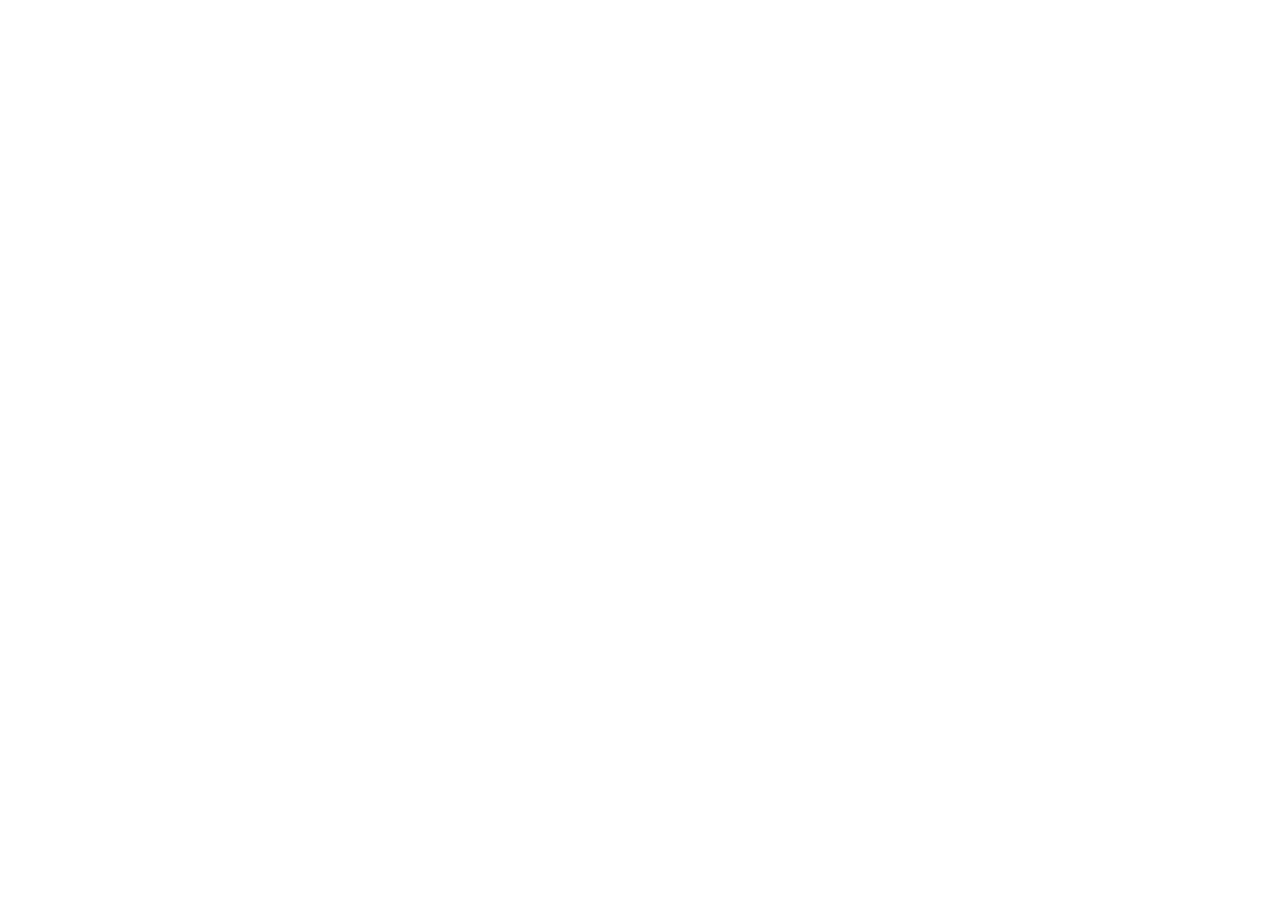
==== index.html @ 46cc674f "Export from Grok" ====
<!DOCTYPE html>
<html lang="en">
  <head>
    <meta charset="utf-8" />
    <meta name="viewport" content="width=device-width, initial-scale=1" />
    <title>BIOL 1414 Drill</title>
  </head>
  <body></body>
</html>
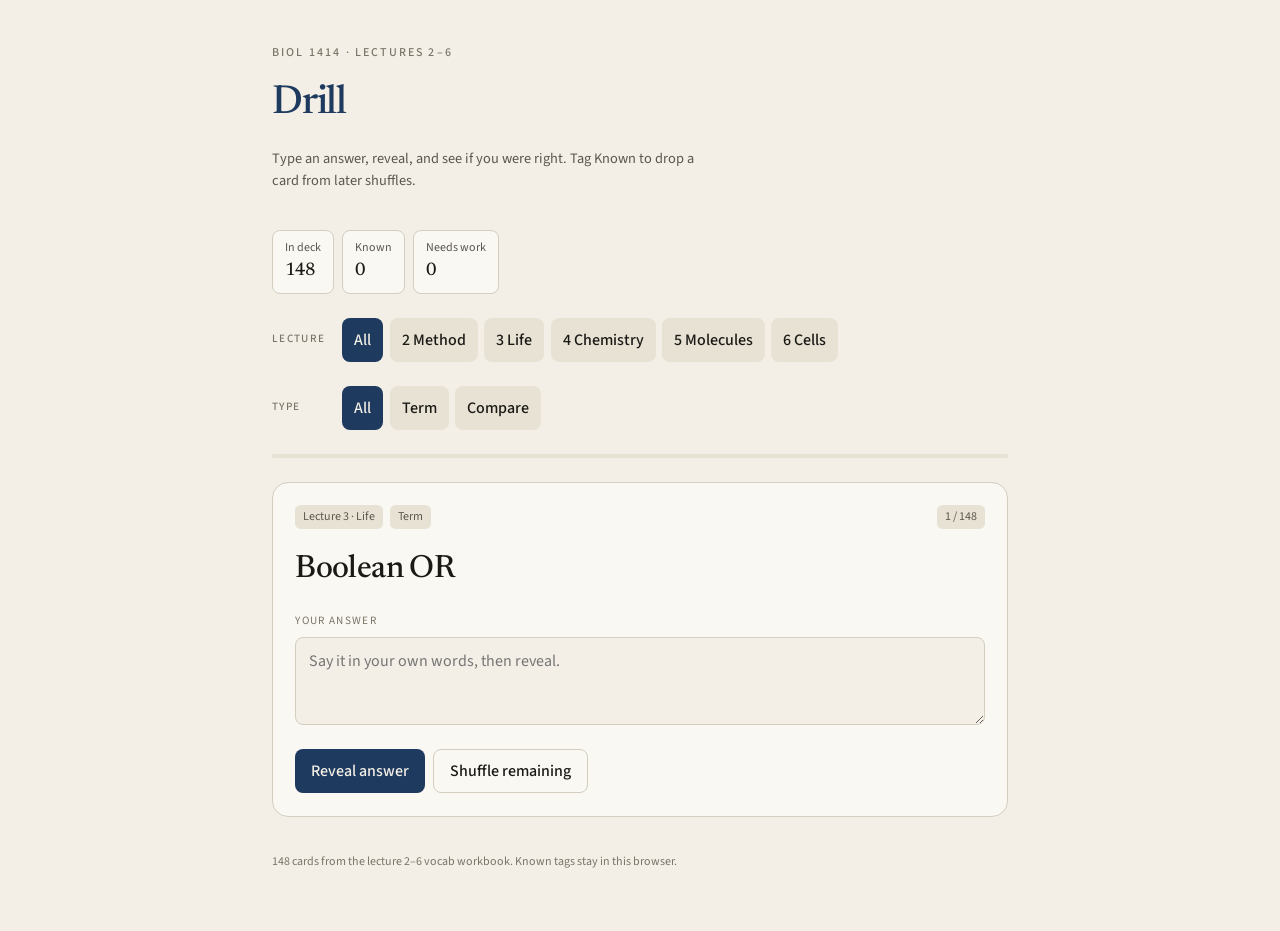
==== commit e74b4e97: "Export from Grok" ====
--- a/index.html
+++ b/index.html
@@ -1,9 +1,224 @@
 <!DOCTYPE html>
 <html lang="en">
-  <head>
-    <meta charset="utf-8" />
-    <meta name="viewport" content="width=device-width, initial-scale=1" />
-    <title>BIOL 1414 Drill</title>
-  </head>
-  <body></body>
+<head>
+  <meta charset="utf-8" />
+  <meta name="viewport" content="width=device-width, initial-scale=1" />
+  <title>BIOL 1414 Drill</title>
+  <meta name="theme-color" content="#1e3a5f" />
+  <link rel="icon" type="image/svg+xml" href="/favicon.svg" />
+  <link rel="preconnect" href="https://fonts.googleapis.com" />
+  <link rel="preconnect" href="https://fonts.gstatic.com" crossorigin />
+  <link href="https://fonts.googleapis.com/css2?family=Newsreader:opsz,wght@6..72,500;6..72,600&family=Source+Sans+3:wght@400;500;600&display=swap" rel="stylesheet" />
+  <style>
+    :root {
+      --bg:#f3efe6; --surface:#faf8f3; --muted:#e8e2d4; --fg:#1a1916;
+      --fg-muted:#5c574e; --fg-subtle:#7a7468; --primary:#1e3a5f;
+      --primary-fg:#f3efe6; --border:#d4cdc0; --success:#3f6f5b; --danger:#8f3d3a;
+      --font-display:"Newsreader", Georgia, serif;
+      --font-sans:"Source Sans 3", "Segoe UI", system-ui, sans-serif;
+    }
+    * { box-sizing: border-box; }
+    html, body { margin:0; background:var(--bg); color:var(--fg); font-family:var(--font-sans); line-height:1.5; min-height:100%; }
+    button { font: inherit; cursor: pointer; }
+    button:disabled { cursor: default; opacity:.6; }
+    .wrap { max-width: 48rem; margin: 0 auto; padding: 2rem 1rem 3rem; display:flex; flex-direction:column; gap:1.5rem; }
+    h1 { font-family:var(--font-display); font-size:2.5rem; font-weight:500; letter-spacing:-.03em; color:var(--primary); margin:.25rem 0 0; }
+    .kicker { font-size:.75rem; letter-spacing:.18em; text-transform:uppercase; color:var(--fg-subtle); font-weight:500; }
+    .lede { color:var(--fg-muted); font-size:.9rem; max-width:28rem; }
+    .stats { display:flex; flex-wrap:wrap; gap:.5rem; }
+    .stat { border:1px solid var(--border); background:var(--surface); border-radius:.5rem; padding:.5rem .75rem; font-size:.75rem; color:var(--fg-muted); }
+    .stat b { display:block; font-family:var(--font-display); font-size:1.15rem; color:var(--fg); font-weight:500; }
+    .row { display:flex; flex-wrap:wrap; gap:.4rem; align-items:center; }
+    .lbl { width:4rem; font-size:.7rem; letter-spacing:.12em; text-transform:uppercase; color:var(--fg-subtle); font-weight:500; }
+    .chip { min-height:44px; border:0; border-radius:.5rem; padding:0 .75rem; background:var(--muted); color:var(--fg); font-weight:500; }
+    .chip.on { background:var(--primary); color:var(--primary-fg); }
+    .bar { height:4px; background:var(--muted); border-radius:999px; overflow:hidden; }
+    .bar > i { display:block; height:100%; background:var(--primary); width:0; }
+    .card { background:var(--surface); border:1px solid var(--border); border-radius:1rem; padding:1.4rem; }
+    .meta { display:flex; justify-content:space-between; gap:.5rem; flex-wrap:wrap; margin-bottom:1rem; }
+    .pill { background:var(--muted); border-radius:.35rem; padding:.2rem .5rem; font-size:.75rem; color:var(--fg-muted); }
+    .pill.need { background:rgba(143,61,58,.12); color:var(--danger); }
+    h2.term { font-family:var(--font-display); font-size:1.7rem; font-weight:500; margin:0; letter-spacing:-.02em; }
+    label.block { display:block; margin-top:1.25rem; }
+    label.block span { display:block; font-size:.7rem; letter-spacing:.12em; text-transform:uppercase; color:var(--fg-subtle); margin-bottom:.4rem; }
+    textarea { width:100%; min-height:5.5rem; border:1px solid var(--border); border-radius:.5rem; background:var(--bg); color:var(--fg); padding:.7rem .8rem; font:inherit; }
+    textarea:focus { outline:2px solid var(--primary); outline-offset:1px; }
+    .actions { display:flex; flex-wrap:wrap; gap:.5rem; margin-top:1.1rem; }
+    .btn { min-height:44px; border:0; border-radius:.5rem; padding:0 1rem; font-weight:500; background:var(--primary); color:var(--primary-fg); }
+    .btn.sec { background:transparent; color:var(--fg); border:1px solid var(--border); }
+    .btn.ok { background:var(--success); color:#f3efe6; }
+    .btn.bad { background:var(--danger); color:#f3efe6; }
+    .verdict { border:1px solid var(--border); border-radius:.5rem; padding:.85rem 1rem; margin-top:1rem; }
+    .verdict.ok { border-color:rgba(63,111,91,.35); background:rgba(63,111,91,.1); }
+    .verdict.bad { border-color:rgba(143,61,58,.35); background:rgba(143,61,58,.1); }
+    .official { border:1px solid var(--border); background:var(--bg); border-radius:.5rem; padding:1rem; margin-top:.75rem; }
+    .official .k { font-size:.7rem; letter-spacing:.12em; text-transform:uppercase; color:var(--fg-subtle); }
+    .empty { text-align:center; padding:2rem 1rem; }
+    .foot { font-size:.75rem; color:var(--fg-subtle); }
+    .grid2 { display:grid; gap:.5rem; margin-top:.75rem; }
+    @media (min-width:640px){ .grid2 { grid-template-columns:1fr 1fr; } h2.term { font-size:2rem; } }
+    @media (prefers-reduced-motion: reduce){ * { transition: none !important; } }
+  </style>
+</head>
+<body>
+  <div class="wrap">
+    <header>
+      <p class="kicker">BIOL 1414 · Lectures 2–6</p>
+      <h1>Drill</h1>
+      <p class="lede">Type an answer, reveal, and see if you were right. Tag Known to drop a card from later shuffles.</p>
+    </header>
+    <div class="stats">
+      <div class="stat">In deck<b id="statDeck">0</b></div>
+      <div class="stat">Known<b id="statKnown">0</b></div>
+      <div class="stat">Needs work<b id="statNeed">0</b></div>
+    </div>
+    <div class="row"><span class="lbl">Lecture</span><div id="lecRow" class="row"></div></div>
+    <div class="row"><span class="lbl">Type</span><div id="typeRow" class="row"></div></div>
+    <div class="bar"><i id="bar"></i></div>
+    <section id="stage" class="card"></section>
+    <p class="foot">148 cards from the lecture 2–6 vocab workbook. Known tags stay in this browser.</p>
+  </div>
+  <script>
+    const CARDS = [{"id":"l2-t-biology","lecture":2,"type":"Term","front":"Biology","back":"Scientific study of living things (bios = life, logia = study)."},{"id":"l2-t-ecology","lecture":2,"type":"Term","front":"Ecology","back":"Scientific study of organisms and their environment."},{"id":"l2-t-science","lecture":2,"type":"Term","front":"Science","back":"Systematic observation of nature to discover facts and formulate principles, theories, and laws."},{"id":"l2-t-hypothesis","lecture":2,"type":"Term","front":"Hypothesis","back":"Proposed explanation that is testable and falsifiable."},{"id":"l2-t-observation","lecture":2,"type":"Term","front":"Observation","back":"Recognizing a fact or occurrence, often with measurement."},{"id":"l2-t-data","lecture":2,"type":"Term","front":"Data","back":"Values of qualitative or quantitative variables belonging to a set of items."},{"id":"l2-t-qualitative-data","lecture":2,"type":"Term","front":"Qualitative data","back":"Descriptions observed but not measured (color, texture, smell)."},{"id":"l2-t-quantitative-data","lecture":2,"type":"Term","front":"Quantitative data","back":"Measured numeric data (mass, temperature, count)."},{"id":"l2-t-independent-variable","lecture":2,"type":"Term","front":"Independent variable","back":"The factor the experimenter changes."},{"id":"l2-t-dependent-variable","lecture":2,"type":"Term","front":"Dependent variable","back":"The factor that is measured; it depends on the independent variable."},{"id":"l2-t-control-group","lecture":2,"type":"Term","front":"Control group","back":"Receives every element of the experiment except the factor being tested."},{"id":"l2-t-controlled-variables","lecture":2,"type":"Term","front":"Controlled variables","back":"Factors held constant so they do not confound results."},{"id":"l2-t-falsifiable","lecture":2,"type":"Term","front":"Falsifiable","back":"Possible, in principle, to show the claim is wrong."},{"id":"l2-t-principle","lecture":2,"type":"Term","front":"Principle","back":"A fundamental finding based on a single evaluation of a hypothesis."},{"id":"l2-t-theory","lecture":2,"type":"Term","front":"Theory","back":"Repeatedly tested explanatory framework; not a casual guess."},{"id":"l2-t-law","lecture":2,"type":"Term","front":"Law","back":"Generalization that describes what happens without explaining why."},{"id":"l2-t-inductive-reasoning","lecture":2,"type":"Term","front":"Inductive reasoning","back":"Specific observations used to reach a general conclusion (small to big)."},{"id":"l2-t-deductive-reasoning","lecture":2,"type":"Term","front":"Deductive reasoning","back":"General law or theory used to predict a specific result (big to small)."},{"id":"l2-t-peer-review","lecture":2,"type":"Term","front":"Peer review","back":"Independent experts evaluate a manuscript before publication."},{"id":"l2-t-serendipity-in-science","lecture":2,"type":"Term","front":"Serendipity in science","back":"Fortunate accident that becomes science only after it is tested (Fleming / penicillin)."},{"id":"l2-c-hypothesis-vs-theory-vs-law","lecture":2,"type":"Compare","front":"Hypothesis vs theory vs law","back":"Hypothesis = testable idea; theory = supported explanation; law = descriptive rule."},{"id":"l2-c-qualitative-vs-quantitative","lecture":2,"type":"Compare","front":"Qualitative vs quantitative","back":"Words and qualities vs numbers."},{"id":"l2-c-independent-vs-dependent-variable","lecture":2,"type":"Compare","front":"Independent vs dependent variable","back":"What you change vs what you measure."},{"id":"l2-c-inductive-vs-deductive","lecture":2,"type":"Compare","front":"Inductive vs deductive","back":"Data up to a generalization vs principle down to a prediction."},{"id":"l3-t-peer-reviewed-journal","lecture":3,"type":"Term","front":"Peer-reviewed journal","back":"Gold-standard source; hard to publish; ~70% of papers rejected."},{"id":"l3-t-imrad","lecture":3,"type":"Term","front":"IMRaD","back":"Introduction, Methods, Results, Discussion."},{"id":"l3-t-abstract","lecture":3,"type":"Term","front":"Abstract","back":"Short summary of the entire paper."},{"id":"l3-t-introduction","lecture":3,"type":"Term","front":"Introduction","back":"States the unknown; starts broad and narrows to this study."},{"id":"l3-t-methods","lecture":3,"type":"Term","front":"Methods","back":"Detailed enough that another lab can replicate."},{"id":"l3-t-results","lecture":3,"type":"Term","front":"Results","back":"What was found; numbers and statistics."},{"id":"l3-t-discussion","lecture":3,"type":"Term","front":"Discussion","back":"What the results mean in context of the introduction."},{"id":"l3-t-review-paper","lecture":3,"type":"Term","front":"Review paper","back":"Summarizes many studies; does not follow IMRaD."},{"id":"l3-t-boolean-and","lecture":3,"type":"Term","front":"Boolean AND","back":"Requires both search terms (narrows)."},{"id":"l3-t-boolean-or","lecture":3,"type":"Term","front":"Boolean OR","back":"Retrieves either term (broadens)."},{"id":"l3-t-boolean-not","lecture":3,"type":"Term","front":"Boolean NOT","back":"Excludes a term."},{"id":"l3-t-homeostasis","lecture":3,"type":"Term","front":"Homeostasis","back":"Maintenance of internal constancy."},{"id":"l3-t-irritability","lecture":3,"type":"Term","front":"Irritability","back":"Ability to respond to stimuli."},{"id":"l3-t-adaptation","lecture":3,"type":"Term","front":"Adaptation","back":"A trait that helps survival/reproduction."},{"id":"l3-t-evolution","lecture":3,"type":"Term","front":"Evolution","back":"Change in populations across generations."},{"id":"l3-t-eight-criteria-of-life","lecture":3,"type":"Term","front":"Eight criteria of life","back":"Organization, metabolism, homeostasis, reproduction, growth/development, irritability, adaptation, evolution."},{"id":"l3-t-atom","lecture":3,"type":"Term","front":"Atom","back":"Smallest unit of an element that keeps its chemical properties."},{"id":"l3-t-population","lecture":3,"type":"Term","front":"Population","back":"Individuals of one species in an area."},{"id":"l3-t-community","lecture":3,"type":"Term","front":"Community","back":"All species interacting in an area."},{"id":"l3-t-ecosystem","lecture":3,"type":"Term","front":"Ecosystem","back":"Community plus abiotic environment."},{"id":"l3-t-biosphere","lecture":3,"type":"Term","front":"Biosphere","back":"All ecosystems on Earth."},{"id":"l3-c-abstract-vs-discussion","lecture":3,"type":"Compare","front":"Abstract vs discussion","back":"Whole-paper summary vs interpretation of meaning."},{"id":"l3-c-review-paper-vs-research-paper","lecture":3,"type":"Compare","front":"Review paper vs research paper","back":"Many-study summary vs original experiment in IMRaD."},{"id":"l3-c-adaptation-vs-evolution","lecture":3,"type":"Compare","front":"Adaptation vs evolution","back":"Helpful trait vs change across generations."},{"id":"l3-c-population-vs-community","lecture":3,"type":"Compare","front":"Population vs community","back":"One species vs all interacting species."},{"id":"l3-c-ecosystem-vs-biosphere","lecture":3,"type":"Compare","front":"Ecosystem vs biosphere","back":"One community + environment vs all ecosystems."},{"id":"l4-t-proton","lecture":4,"type":"Term","front":"Proton","back":"+1 charge, ~1 amu, in the nucleus; number defines the element."},{"id":"l4-t-neutron","lecture":4,"type":"Term","front":"Neutron","back":"0 charge, ~1 amu, in the nucleus; number can vary (isotopes)."},{"id":"l4-t-electron","lecture":4,"type":"Term","front":"Electron","back":"−1 charge, negligible mass, in orbitals."},{"id":"l4-t-nucleus-atom","lecture":4,"type":"Term","front":"Nucleus (atom)","back":"Center of the atom containing protons and neutrons."},{"id":"l4-t-atomic-number","lecture":4,"type":"Term","front":"Atomic number","back":"Number of protons; identity of the element."},{"id":"l4-t-mass-number","lecture":4,"type":"Term","front":"Mass number","back":"Protons plus neutrons."},{"id":"l4-t-isotope","lecture":4,"type":"Term","front":"Isotope","back":"Same protons, different neutrons (C-12 vs C-14)."},{"id":"l4-t-atomic-mass","lecture":4,"type":"Term","front":"Atomic mass","back":"Weighted average of an element's isotopes (Cl ≈ 35.45)."},{"id":"l4-t-molecule","lecture":4,"type":"Term","front":"Molecule","back":"Two or more atoms chemically bonded."},{"id":"l4-t-compound","lecture":4,"type":"Term","front":"Compound","back":"Substance containing atoms of more than one element."},{"id":"l4-t-reactant","lecture":4,"type":"Term","front":"Reactant","back":"Substance going into a chemical reaction (left of arrow)."},{"id":"l4-t-product","lecture":4,"type":"Term","front":"Product","back":"Substance formed by a chemical reaction (right of arrow)."},{"id":"l4-t-conservation-of-mass","lecture":4,"type":"Term","front":"Conservation of mass","back":"Mass is not created or destroyed; equations stay balanced."},{"id":"l4-t-ion","lecture":4,"type":"Term","front":"Ion","back":"Atom that gained or lost electrons to stabilize its outer shell."},{"id":"l4-t-cation","lecture":4,"type":"Term","front":"Cation","back":"Positive ion formed by losing electrons."},{"id":"l4-t-anion","lecture":4,"type":"Term","front":"Anion","back":"Negative ion formed by gaining electrons (names often end in -ide)."},{"id":"l4-t-ionic-bond","lecture":4,"type":"Term","front":"Ionic bond","back":"Attraction between opposite ions after electron transfer (NaCl)."},{"id":"l4-t-electrolyte","lecture":4,"type":"Term","front":"Electrolyte","back":"Dissolved ion such as Na+, K+, Ca2+ needed for nerves and muscle."},{"id":"l4-t-covalent-bond","lecture":4,"type":"Term","front":"Covalent bond","back":"Atoms share electrons; strongest common bond in living chemistry."},{"id":"l4-t-polar-covalent-bond","lecture":4,"type":"Term","front":"Polar covalent bond","back":"Unequal sharing of electrons (water)."},{"id":"l4-t-nonpolar-covalent-bond","lecture":4,"type":"Term","front":"Nonpolar covalent bond","back":"Equal sharing of electrons (O2)."},{"id":"l4-t-hydrogen-bond","lecture":4,"type":"Term","front":"Hydrogen bond","back":"Weak attraction between δ+ H on one molecule and δ− on another."},{"id":"l4-t-polarity-of-water","lecture":4,"type":"Term","front":"Polarity of water","back":"O is δ−, H is δ+; molecule has no net charge."},{"id":"l4-c-atomic-number-vs-mass-number","lecture":4,"type":"Compare","front":"Atomic number vs mass number","back":"Protons only vs protons + neutrons."},{"id":"l4-c-cation-vs-anion","lecture":4,"type":"Compare","front":"Cation vs anion","back":"Lost electrons (+) vs gained electrons (−)."},{"id":"l4-c-ionic-vs-covalent","lecture":4,"type":"Compare","front":"Ionic vs covalent","back":"Transfer electrons vs share electrons."},{"id":"l4-c-polar-vs-nonpolar-covalent","lecture":4,"type":"Compare","front":"Polar vs nonpolar covalent","back":"Unequal sharing (H2O) vs equal sharing (O2)."},{"id":"l4-c-hydrogen-bond-vs-covalent-bond","lecture":4,"type":"Compare","front":"Hydrogen bond vs covalent bond","back":"Weak between molecules vs strong sharing inside a molecule."},{"id":"l4-c-molecule-vs-compound","lecture":4,"type":"Compare","front":"Molecule vs compound","back":"≥2 atoms vs ≥2 different elements (O2 is a molecule, not a compound)."},{"id":"l5-t-organic-molecule","lecture":5,"type":"Term","front":"Organic molecule","back":"Contains carbon; macromolecules dominate dry mass of cells."},{"id":"l5-t-monomer","lecture":5,"type":"Term","front":"Monomer","back":"Building-block molecule."},{"id":"l5-t-polymer","lecture":5,"type":"Term","front":"Polymer","back":"Chain of monomers linked by covalent bonds."},{"id":"l5-t-dehydration-synthesis","lecture":5,"type":"Term","front":"Dehydration synthesis","back":"Join monomers, release water, require energy."},{"id":"l5-t-hydrolysis","lecture":5,"type":"Term","front":"Hydrolysis","back":"Insert water, break a polymer, release energy."},{"id":"l5-t-enzyme","lecture":5,"type":"Term","front":"Enzyme","back":"Biological catalyst; not consumed; specific (protease, lipase)."},{"id":"l5-t-carbohydrate","lecture":5,"type":"Term","front":"Carbohydrate","back":"Energy and structure; formula (CH2O)n; C:H:O ≈ 1:2:1."},{"id":"l5-t-monosaccharide","lecture":5,"type":"Term","front":"Monosaccharide","back":"Simple sugar, usually 3–7 carbons; glucose is the main human fuel."},{"id":"l5-t-disaccharide","lecture":5,"type":"Term","front":"Disaccharide","back":"Two monosaccharides joined by a glycosidic bond (sucrose, lactose, maltose)."},{"id":"l5-t-polysaccharide","lecture":5,"type":"Term","front":"Polysaccharide","back":"Long chain of sugars; may be branched."},{"id":"l5-t-glycosidic-bond","lecture":5,"type":"Term","front":"Glycosidic bond","back":"Covalent bond joining sugars."},{"id":"l5-t-lactose","lecture":5,"type":"Term","front":"Lactose","back":"Glucose + galactose."},{"id":"l5-t-starch","lecture":5,"type":"Term","front":"Starch","back":"Plant energy-storage polysaccharide of glucose."},{"id":"l5-t-glycogen","lecture":5,"type":"Term","front":"Glycogen","back":"Animal energy-storage polysaccharide of glucose."},{"id":"l5-t-cellulose","lecture":5,"type":"Term","front":"Cellulose","back":"Structural glucose polymer in plant cell walls."},{"id":"l5-t-lipid","lecture":5,"type":"Term","front":"Lipid","back":"Hydrophobic molecule used for storage, membranes, insulation."},{"id":"l5-t-triglyceride","lecture":5,"type":"Term","front":"Triglyceride","back":"Glycerol + three fatty acids; energy storage."},{"id":"l5-t-phospholipid","lecture":5,"type":"Term","front":"Phospholipid","back":"Two fatty-acid tails + phosphate head; membrane building block."},{"id":"l5-t-protein","lecture":5,"type":"Term","front":"Protein","back":"Polymer of amino acids; enzymes, structure, contraction."},{"id":"l5-t-amino-acid","lecture":5,"type":"Term","front":"Amino acid","back":"Protein monomer: amino group, carboxyl group, variable R group."},{"id":"l5-t-peptide-bond","lecture":5,"type":"Term","front":"Peptide bond","back":"Covalent bond between amino acids."},{"id":"l5-t-primary-structure","lecture":5,"type":"Term","front":"Primary structure","back":"Amino-acid sequence of a protein."},{"id":"l5-t-secondary-structure","lecture":5,"type":"Term","front":"Secondary structure","back":"Local folding such as α-helix and β-sheet."},{"id":"l5-t-tertiary-structure","lecture":5,"type":"Term","front":"Tertiary structure","back":"Overall 3-D fold of one polypeptide."},{"id":"l5-t-quaternary-structure","lecture":5,"type":"Term","front":"Quaternary structure","back":"Assembly of multiple polypeptide subunits."},{"id":"l5-t-denaturation","lecture":5,"type":"Term","front":"Denaturation","back":"Unfolding that destroys protein function."},{"id":"l5-t-nucleic-acid","lecture":5,"type":"Term","front":"Nucleic acid","back":"DNA or RNA; information molecules."},{"id":"l5-t-nucleotide","lecture":5,"type":"Term","front":"Nucleotide","back":"Sugar + phosphate + nitrogenous base."},{"id":"l5-t-dna","lecture":5,"type":"Term","front":"DNA","back":"Double helix, deoxyribose, bases A T G C; archives instructions."},{"id":"l5-t-rna","lecture":5,"type":"Term","front":"RNA","back":"Usually single-stranded, ribose, bases A U G C; working copies."},{"id":"l5-c-dehydration-vs-hydrolysis","lecture":5,"type":"Compare","front":"Dehydration vs hydrolysis","back":"Build + lose water + use energy vs break + add water + release energy."},{"id":"l5-c-starch-vs-glycogen-vs-cellulose","lecture":5,"type":"Compare","front":"Starch vs glycogen vs cellulose","back":"Plant store / animal store / plant wall — all glucose, different links."},{"id":"l5-c-phospholipid-vs-triglyceride","lecture":5,"type":"Compare","front":"Phospholipid vs triglyceride","back":"Membrane lipid vs storage fat."},{"id":"l5-c-primary-vs-tertiary-structure","lecture":5,"type":"Compare","front":"Primary vs tertiary structure","back":"Sequence vs overall 3-D fold."},{"id":"l5-c-dna-vs-rna","lecture":5,"type":"Compare","front":"DNA vs RNA","back":"T + double helix + deoxyribose vs U + usually single + ribose."},{"id":"l6-t-cell","lecture":6,"type":"Term","front":"Cell","back":"Smallest unit of a living thing; basic building block of organisms."},{"id":"l6-t-cell-theory","lecture":6,"type":"Term","front":"Cell theory","back":"All life is cellular; the cell is the basic unit of life; new cells come from existing cells."},{"id":"l6-t-light-microscope","lecture":6,"type":"Term","front":"Light microscope","back":"Lab scope, about 40×–1000×, inverted image, often needs stain."},{"id":"l6-t-electron-microscope","lecture":6,"type":"Term","front":"Electron microscope","back":"Higher magnification and resolution; large and expensive."},{"id":"l6-t-prokaryote","lecture":6,"type":"Term","front":"Prokaryote","back":"No nucleus (nucleoid); no membrane-bound organelles; generally smaller."},{"id":"l6-t-eukaryote","lecture":6,"type":"Term","front":"Eukaryote","back":"True nucleus and membrane-bound organelles; generally larger."},{"id":"l6-t-nucleoid","lecture":6,"type":"Term","front":"Nucleoid","back":"Region of DNA in a prokaryote."},{"id":"l6-t-plasma-membrane","lecture":6,"type":"Term","front":"Plasma membrane","back":"Boundary of the cell; present in plants and animals."},{"id":"l6-t-nucleus","lecture":6,"type":"Term","front":"Nucleus","back":"Houses DNA in eukaryotes."},{"id":"l6-t-rough-er","lecture":6,"type":"Term","front":"Rough ER","back":"ER with ribosomes; proteins for secretion or membranes."},{"id":"l6-t-smooth-er","lecture":6,"type":"Term","front":"Smooth ER","back":"ER without ribosomes; lipids, detox, Ca2+ storage."},{"id":"l6-t-golgi-apparatus","lecture":6,"type":"Term","front":"Golgi apparatus","back":"Sorts, tags, packages, ships proteins/lipids; plant wall sugars."},{"id":"l6-t-lysosome","lecture":6,"type":"Term","front":"Lysosome","back":"Digestive organelle; helps destroy pathogens in animals."},{"id":"l6-t-mitochondrion","lecture":6,"type":"Term","front":"Mitochondrion","back":"Energy-conversion organelle in plant and animal cells."},{"id":"l6-t-chloroplast","lecture":6,"type":"Term","front":"Chloroplast","back":"Photosynthetic organelle in plant cells."},{"id":"l6-t-central-vacuole","lecture":6,"type":"Term","front":"Central vacuole","back":"Large storage/support compartment typical of plant cells."},{"id":"l6-t-cell-wall","lecture":6,"type":"Term","front":"Cell wall","back":"Rigid plant outer layer; not in animal cells."},{"id":"l6-t-cytoskeleton","lecture":6,"type":"Term","front":"Cytoskeleton","back":"Protein-fiber network for shape, anchoring, and movement."},{"id":"l6-t-microfilament","lecture":6,"type":"Term","front":"Microfilament","back":"Narrowest fiber; used in cell movement (e.g., white blood cells)."},{"id":"l6-t-intermediate-filament","lecture":6,"type":"Term","front":"Intermediate filament","back":"Structural fiber; keratin in hair and nails."},{"id":"l6-t-microtubule","lecture":6,"type":"Term","front":"Microtubule","back":"Widest hollow fiber; cilia, flagella, centrioles."},{"id":"l6-t-extracellular-matrix","lecture":6,"type":"Term","front":"Extracellular matrix","back":"Protein/carb mesh outside animal cells; holds tissues and aids communication."},{"id":"l6-t-plasmodesmata","lecture":6,"type":"Term","front":"Plasmodesmata","back":"Cytoplasmic channels between plant cells."},{"id":"l6-t-tight-junction","lecture":6,"type":"Term","front":"Tight junction","back":"Watertight seal between animal cells (skin, bladder)."},{"id":"l6-t-desmosome","lecture":6,"type":"Term","front":"Desmosome","back":"Spot-weld junction in tissues that stretch (heart, skin, muscle)."},{"id":"l6-t-gap-junction","lecture":6,"type":"Term","front":"Gap junction","back":"Animal communication channel; lets cardiac muscle contract together."},{"id":"l6-t-centriole","lecture":6,"type":"Term","front":"Centriole","back":"Animal microtubule structure used in cell division."},{"id":"l6-c-light-vs-electron-microscope","lecture":6,"type":"Compare","front":"Light vs electron microscope","back":"Portable 40–1000× vs higher-resolution research instrument."},{"id":"l6-c-prokaryote-vs-eukaryote","lecture":6,"type":"Compare","front":"Prokaryote vs eukaryote","back":"No nucleus/organelles vs nucleus + organelles."},{"id":"l6-c-plant-vs-animal-cell","lecture":6,"type":"Compare","front":"Plant vs animal cell","back":"Wall, chloroplasts, big vacuole vs lysosomes, centrioles, ECM."},{"id":"l6-c-rough-er-vs-smooth-er","lecture":6,"type":"Compare","front":"Rough ER vs smooth ER","back":"Ribosomes/proteins vs lipids/detox/Ca2+."},{"id":"l6-c-microfilament-vs-microtubule","lecture":6,"type":"Compare","front":"Microfilament vs microtubule","back":"Thinnest movement fibers vs widest hollow tubes."},{"id":"l6-c-plasmodesmata-vs-gap-junction","lecture":6,"type":"Compare","front":"Plasmodesmata vs gap junction","back":"Plant channels vs animal channels."},{"id":"l6-c-tight-junction-vs-desmosome","lecture":6,"type":"Compare","front":"Tight junction vs desmosome","back":"Waterproof seal vs stretchy spot-weld."}];
+    const KEY = "biol1414-drill-v1";
+    const LECTURE_LABEL = {2:"Method",3:"Life",4:"Chemistry",5:"Molecules",6:"Cells"};
+    const STOP = new Set(["the","and","for","that","with","from","this","are","was","were","not","but","you","your","into","than","then","also","only","such","have","has"]);
+    let lecture = "all", kind = "all";
+    let progress = load();
+    let queue = [], index = 0, revealed = false, guess = "", verdict = null;
+
+    function load(){
+      try { return JSON.parse(localStorage.getItem(KEY)) || {known:[], needsWork:[]}; }
+      catch { return {known:[], needsWork:[]}; }
+    }
+    function save(){ localStorage.setItem(KEY, JSON.stringify(progress)); }
+    function shuffle(a){ const x=a.slice(); for(let i=x.length-1;i>0;i--){ const j=Math.floor(Math.random()*(i+1)); [x[i],x[j]]=[x[j],x[i]]; } return x; }
+    function tokenize(t){ return t.toLowerCase().replace(/[^a-z0-9\s]/g," ").split(/\s+/).filter(w=>w.length>2 && !STOP.has(w)); }
+    function gradeGuess(g, ans){
+      const trimmed=g.trim(); if(!trimmed) return null;
+      const G=tokenize(trimmed), A=tokenize(ans);
+      if(!G.length) return ans.toLowerCase().includes(trimmed.toLowerCase());
+      const aset=new Set(A);
+      const coverage=G.filter(w=>aset.has(w)).length/Math.max(G.length,1);
+      const reverse=A.filter(w=>G.includes(w)).length/Math.max(A.length,1);
+      if(ans.toLowerCase().includes(trimmed.toLowerCase()) && trimmed.length>=4) return true;
+      return coverage>=0.45 || reverse>=0.35;
+    }
+    function filteredAll(){
+      return CARDS.filter(c => (lecture==="all"||c.lecture===lecture) && (kind==="all"||c.type===kind));
+    }
+    function pool(){
+      const known=new Set(progress.known);
+      return filteredAll().filter(c=>!known.has(c.id));
+    }
+    function reshuffle(){
+      queue = shuffle(pool().map(c=>c.id));
+      index = 0; revealed=false; guess=""; verdict=null;
+      render();
+    }
+    function current(){
+      const id=queue[index];
+      return CARDS.find(c=>c.id===id);
+    }
+    function chip(label, on, fn){
+      const b=document.createElement("button");
+      b.className="chip"+(on?" on":"");
+      b.textContent=label;
+      b.onclick=fn;
+      return b;
+    }
+    function renderFilters(){
+      const lec=document.getElementById("lecRow"); lec.innerHTML="";
+      lec.appendChild(chip("All", lecture==="all", ()=>{lecture="all"; reshuffle();}));
+      [2,3,4,5,6].forEach(n=>lec.appendChild(chip(n+" "+LECTURE_LABEL[n], lecture===n, ()=>{lecture=n; reshuffle();})));
+      const ty=document.getElementById("typeRow"); ty.innerHTML="";
+      [["all","All"],["Term","Term"],["Compare","Compare"]].forEach(([k,l])=>ty.appendChild(chip(l, kind===k, ()=>{kind=k; reshuffle();})));
+    }
+    function render(){
+      renderFilters();
+      const all=filteredAll();
+      const p=pool();
+      const knownN=all.filter(c=>progress.known.includes(c.id)).length;
+      const needN=all.filter(c=>progress.needsWork.includes(c.id)).length;
+      document.getElementById("statDeck").textContent=p.length;
+      document.getElementById("statKnown").textContent=knownN;
+      document.getElementById("statNeed").textContent=needN;
+      document.getElementById("bar").style.width = all.length ? ((knownN/all.length)*100)+"%" : "0%";
+      const stage=document.getElementById("stage");
+      const card=current();
+      if(!card){
+        const allKnown = all.length>0 && knownN>=all.length;
+        stage.innerHTML = `<div class="empty"><h2 class="term">${allKnown?"This filter is all known.":"No cards in this filter."}</h2>
+          <p class="lede" style="margin:0.75rem auto">${allKnown?"Known cards stay out of later shuffles. Reset them to drill again.":"Try another lecture or type."}</p>
+          <div class="actions" style="justify-content:center">${allKnown?'<button class="btn" id="resetBtn">Reset known in this browser</button>':''}
+          <button class="btn sec" id="shuffEmpty">Shuffle</button></div></div>`;
+        const r=document.getElementById("resetBtn"); if(r) r.onclick=()=>{ progress.known=[]; save(); reshuffle(); };
+        document.getElementById("shuffEmpty").onclick=reshuffle;
+        return;
+      }
+      const need = progress.needsWork.includes(card.id);
+      stage.innerHTML = `
+        <div class="meta">
+          <div class="row">
+            <span class="pill">Lecture ${card.lecture} · ${LECTURE_LABEL[card.lecture]}</span>
+            <span class="pill">${card.type}</span>
+            ${need?'<span class="pill need">Needs work</span>':''}
+          </div>
+          <span class="pill">${Math.min(index+1, queue.length)} / ${queue.length}</span>
+        </div>
+        <h2 class="term">${esc(card.front)}</h2>
+        <label class="block"><span>Your answer</span>
+          <textarea id="guess" ${revealed?"disabled":""} placeholder="Say it in your own words, then reveal.">${esc(guess)}</textarea>
+        </label>
+        ${!revealed?`
+          <div class="actions">
+            <button class="btn" id="reveal">Reveal answer</button>
+            <button class="btn sec" id="shuff">Shuffle remaining</button>
+          </div>`:`
+          <div class="verdict ${verdict===true?"ok":verdict===false?"bad":""}">
+            <strong>${verdict===true?"Correct — that matches the official answer.":verdict===false?"Incorrect — compare your wording to the official answer.":"No guess typed. Mark it yourself."}</strong>
+            <div class="actions">
+              <button class="btn ${verdict===true?"ok":"sec"}" id="markOk">Mark correct</button>
+              <button class="btn ${verdict===false?"bad":"sec"}" id="markBad">Mark incorrect</button>
+            </div>
+          </div>
+          <div class="official"><div class="k">Official answer</div><p>${esc(card.back)}</p></div>
+          <div class="grid2">
+            <button class="btn ${progress.known.includes(card.id)?"ok":"sec"}" id="known">Known — hide next shuffle</button>
+            <button class="btn ${need?"bad":"sec"}" id="need">Needs work</button>
+          </div>
+          <div class="actions">
+            <button class="btn" id="next">Next card</button>
+            <button class="btn sec" id="shuff">Shuffle remaining</button>
+          </div>`}`;
+      const ta=document.getElementById("guess");
+      if(ta) ta.oninput=e=>{ guess=e.target.value; };
+      const rev=document.getElementById("reveal");
+      if(rev) rev.onclick=()=>{ guess=(document.getElementById("guess")||{}).value||guess; revealed=true; verdict=gradeGuess(guess, card.back); render(); };
+      const sh=document.getElementById("shuff"); if(sh) sh.onclick=reshuffle;
+      const ok=document.getElementById("markOk"); if(ok) ok.onclick=()=>{ verdict=true; render(); };
+      const bad=document.getElementById("markBad"); if(bad) bad.onclick=()=>{ verdict=false; render(); };
+      const kn=document.getElementById("known"); if(kn) kn.onclick=()=>{ tag("known"); };
+      const nd=document.getElementById("need"); if(nd) nd.onclick=()=>{ tag("needsWork"); };
+      const nx=document.getElementById("next"); if(nx) nx.onclick=()=>{
+        revealed=false; guess=""; verdict=null;
+        if(index+1<queue.length) index++;
+        else { queue=shuffle(pool().map(c=>c.id)); index=0; }
+        render();
+      };
+    }
+    function tag(t){
+      const card=current(); if(!card) return;
+      progress.known=progress.known.filter(id=>id!==card.id);
+      progress.needsWork=progress.needsWork.filter(id=>id!==card.id);
+      if(t==="known") progress.known.push(card.id);
+      if(t==="needsWork") progress.needsWork.push(card.id);
+      save();
+      if(t==="known") reshuffle();
+      else render();
+    }
+    function esc(s){ return String(s).replace(/[&<>"']/g, c => '&#'+c.charCodeAt(0)+';'); }
+    reshuffle();
+  </script>
+</body>
 </html>
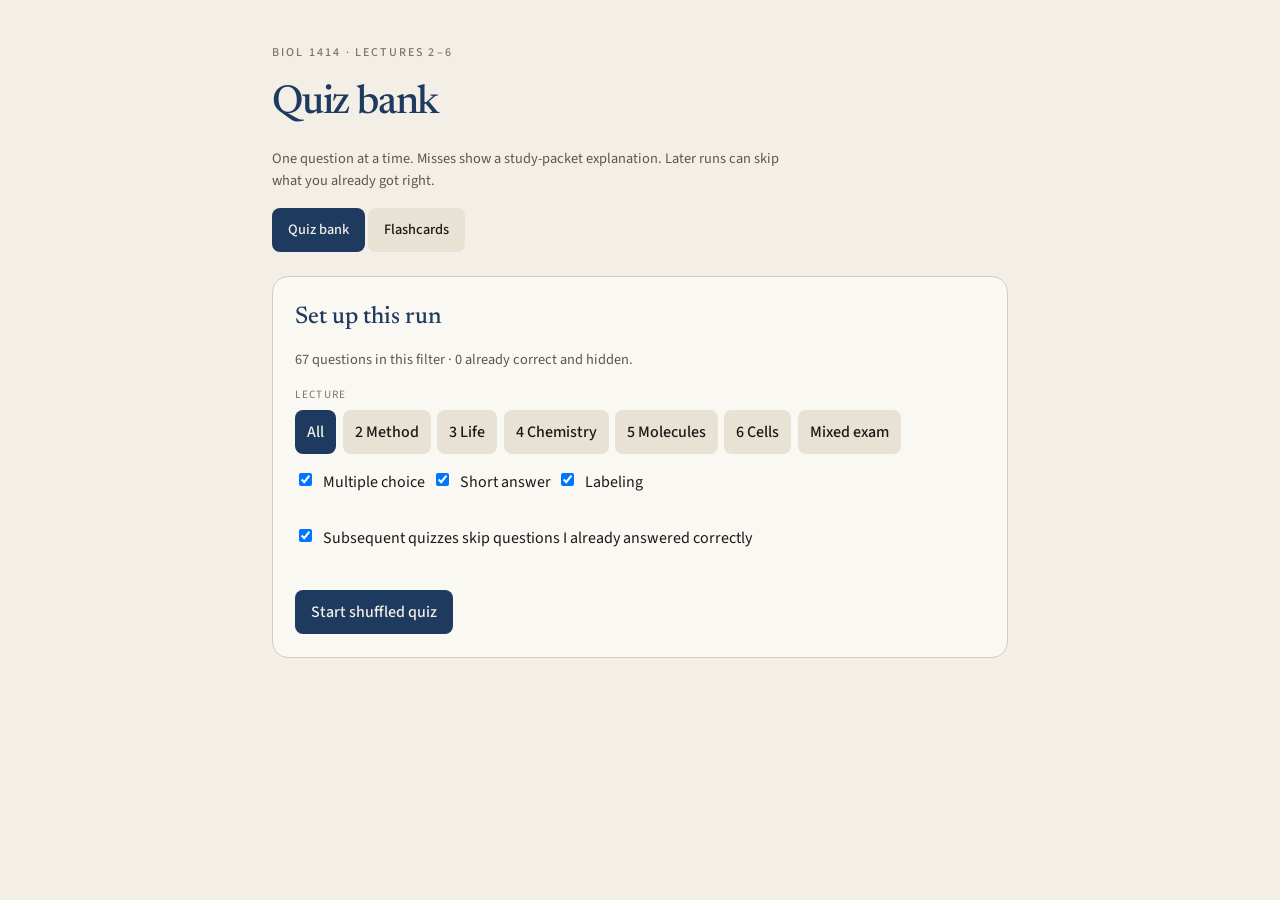
==== commit 9eb540e2: "Export from Grok" ====
--- a/index.html
+++ b/index.html
@@ -3,99 +3,69 @@
 <head>
   <meta charset="utf-8" />
   <meta name="viewport" content="width=device-width, initial-scale=1" />
-  <title>BIOL 1414 Drill</title>
+  <title>BIOL 1414 Quiz</title>
   <meta name="theme-color" content="#1e3a5f" />
   <link rel="icon" type="image/svg+xml" href="/favicon.svg" />
   <link rel="preconnect" href="https://fonts.googleapis.com" />
   <link rel="preconnect" href="https://fonts.gstatic.com" crossorigin />
   <link href="https://fonts.googleapis.com/css2?family=Newsreader:opsz,wght@6..72,500;6..72,600&family=Source+Sans+3:wght@400;500;600&display=swap" rel="stylesheet" />
   <style>
-    :root {
-      --bg:#f3efe6; --surface:#faf8f3; --muted:#e8e2d4; --fg:#1a1916;
-      --fg-muted:#5c574e; --fg-subtle:#7a7468; --primary:#1e3a5f;
-      --primary-fg:#f3efe6; --border:#d4cdc0; --success:#3f6f5b; --danger:#8f3d3a;
-      --font-display:"Newsreader", Georgia, serif;
-      --font-sans:"Source Sans 3", "Segoe UI", system-ui, sans-serif;
-    }
-    * { box-sizing: border-box; }
-    html, body { margin:0; background:var(--bg); color:var(--fg); font-family:var(--font-sans); line-height:1.5; min-height:100%; }
-    button { font: inherit; cursor: pointer; }
-    button:disabled { cursor: default; opacity:.6; }
-    .wrap { max-width: 48rem; margin: 0 auto; padding: 2rem 1rem 3rem; display:flex; flex-direction:column; gap:1.5rem; }
+    :root { --bg:#f3efe6; --surface:#faf8f3; --muted:#e8e2d4; --fg:#1a1916; --fg-muted:#5c574e; --fg-subtle:#7a7468; --primary:#1e3a5f; --primary-fg:#f3efe6; --border:#d4cdc0; --success:#3f6f5b; --danger:#8f3d3a; --font-display:"Newsreader",Georgia,serif; --font-sans:"Source Sans 3","Segoe UI",system-ui,sans-serif; }
+    * { box-sizing:border-box; }
+    html,body { margin:0; background:var(--bg); color:var(--fg); font-family:var(--font-sans); line-height:1.5; }
+    button,input,textarea { font:inherit; }
+    button { cursor:pointer; }
+    .wrap { max-width:48rem; margin:0 auto; padding:2rem 1rem 3rem; display:flex; flex-direction:column; gap:1.5rem; }
     h1 { font-family:var(--font-display); font-size:2.5rem; font-weight:500; letter-spacing:-.03em; color:var(--primary); margin:.25rem 0 0; }
     .kicker { font-size:.75rem; letter-spacing:.18em; text-transform:uppercase; color:var(--fg-subtle); font-weight:500; }
-    .lede { color:var(--fg-muted); font-size:.9rem; max-width:28rem; }
-    .stats { display:flex; flex-wrap:wrap; gap:.5rem; }
-    .stat { border:1px solid var(--border); background:var(--surface); border-radius:.5rem; padding:.5rem .75rem; font-size:.75rem; color:var(--fg-muted); }
-    .stat b { display:block; font-family:var(--font-display); font-size:1.15rem; color:var(--fg); font-weight:500; }
-    .row { display:flex; flex-wrap:wrap; gap:.4rem; align-items:center; }
-    .lbl { width:4rem; font-size:.7rem; letter-spacing:.12em; text-transform:uppercase; color:var(--fg-subtle); font-weight:500; }
+    .lede { color:var(--fg-muted); font-size:.9rem; max-width:32rem; }
+    .nav a { display:inline-flex; min-height:44px; align-items:center; padding:0 1rem; border-radius:.5rem; text-decoration:none; font-weight:500; font-size:.9rem; }
+    .nav a.on { background:var(--primary); color:var(--primary-fg); }
+    .nav a.off { background:var(--muted); color:var(--fg); }
+    .card { background:var(--surface); border:1px solid var(--border); border-radius:1rem; padding:1.4rem; }
     .chip { min-height:44px; border:0; border-radius:.5rem; padding:0 .75rem; background:var(--muted); color:var(--fg); font-weight:500; }
     .chip.on { background:var(--primary); color:var(--primary-fg); }
-    .bar { height:4px; background:var(--muted); border-radius:999px; overflow:hidden; }
-    .bar > i { display:block; height:100%; background:var(--primary); width:0; }
-    .card { background:var(--surface); border:1px solid var(--border); border-radius:1rem; padding:1.4rem; }
-    .meta { display:flex; justify-content:space-between; gap:.5rem; flex-wrap:wrap; margin-bottom:1rem; }
-    .pill { background:var(--muted); border-radius:.35rem; padding:.2rem .5rem; font-size:.75rem; color:var(--fg-muted); }
-    .pill.need { background:rgba(143,61,58,.12); color:var(--danger); }
-    h2.term { font-family:var(--font-display); font-size:1.7rem; font-weight:500; margin:0; letter-spacing:-.02em; }
-    label.block { display:block; margin-top:1.25rem; }
-    label.block span { display:block; font-size:.7rem; letter-spacing:.12em; text-transform:uppercase; color:var(--fg-subtle); margin-bottom:.4rem; }
-    textarea { width:100%; min-height:5.5rem; border:1px solid var(--border); border-radius:.5rem; background:var(--bg); color:var(--fg); padding:.7rem .8rem; font:inherit; }
-    textarea:focus { outline:2px solid var(--primary); outline-offset:1px; }
-    .actions { display:flex; flex-wrap:wrap; gap:.5rem; margin-top:1.1rem; }
     .btn { min-height:44px; border:0; border-radius:.5rem; padding:0 1rem; font-weight:500; background:var(--primary); color:var(--primary-fg); }
     .btn.sec { background:transparent; color:var(--fg); border:1px solid var(--border); }
-    .btn.ok { background:var(--success); color:#f3efe6; }
-    .btn.bad { background:var(--danger); color:#f3efe6; }
-    .verdict { border:1px solid var(--border); border-radius:.5rem; padding:.85rem 1rem; margin-top:1rem; }
-    .verdict.ok { border-color:rgba(63,111,91,.35); background:rgba(63,111,91,.1); }
-    .verdict.bad { border-color:rgba(143,61,58,.35); background:rgba(143,61,58,.1); }
-    .official { border:1px solid var(--border); background:var(--bg); border-radius:.5rem; padding:1rem; margin-top:.75rem; }
-    .official .k { font-size:.7rem; letter-spacing:.12em; text-transform:uppercase; color:var(--fg-subtle); }
-    .empty { text-align:center; padding:2rem 1rem; }
-    .foot { font-size:.75rem; color:var(--fg-subtle); }
-    .grid2 { display:grid; gap:.5rem; margin-top:.75rem; }
-    @media (min-width:640px){ .grid2 { grid-template-columns:1fr 1fr; } h2.term { font-size:2rem; } }
-    @media (prefers-reduced-motion: reduce){ * { transition: none !important; } }
+    .choice { display:flex; gap:.75rem; align-items:flex-start; border:1px solid var(--border); border-radius:.5rem; padding:.7rem .8rem; background:var(--bg); cursor:pointer; }
+    .choice.on { border-color:var(--primary); background:var(--muted); }
+    .choice.ok { border-color:var(--success); background:rgba(63,111,91,.1); }
+    .choice.bad { border-color:var(--danger); background:rgba(143,61,58,.1); }
+    textarea { width:100%; min-height:6rem; border:1px solid var(--border); border-radius:.5rem; background:var(--bg); color:var(--fg); padding:.7rem; }
+    .verdict { border-radius:.5rem; padding:.85rem 1rem; }
+    .verdict.ok { background:rgba(63,111,91,.1); border:1px solid rgba(63,111,91,.35); }
+    .verdict.bad { background:rgba(143,61,58,.1); border:1px solid rgba(143,61,58,.35); }
+    .expl { border:1px solid var(--border); background:var(--bg); border-radius:.5rem; padding:1rem; }
+    .expl .k { font-size:.7rem; letter-spacing:.12em; text-transform:uppercase; color:var(--fg-subtle); }
+    label.chk { display:flex; gap:.5rem; align-items:flex-start; min-height:44px; }
+    .row { display:flex; flex-wrap:wrap; gap:.4rem; }
   </style>
 </head>
 <body>
   <div class="wrap">
     <header>
       <p class="kicker">BIOL 1414 · Lectures 2–6</p>
-      <h1>Drill</h1>
-      <p class="lede">Type an answer, reveal, and see if you were right. Tag Known to drop a card from later shuffles.</p>
+      <h1>Quiz bank</h1>
+      <p class="lede">One question at a time. Misses show a study-packet explanation. Later runs can skip what you already got right.</p>
+      <nav class="nav" style="margin-top:1rem"><a class="on" href="/">Quiz bank</a> <a class="off" href="/drill">Flashcards</a></nav>
     </header>
-    <div class="stats">
-      <div class="stat">In deck<b id="statDeck">0</b></div>
-      <div class="stat">Known<b id="statKnown">0</b></div>
-      <div class="stat">Needs work<b id="statNeed">0</b></div>
-    </div>
-    <div class="row"><span class="lbl">Lecture</span><div id="lecRow" class="row"></div></div>
-    <div class="row"><span class="lbl">Type</span><div id="typeRow" class="row"></div></div>
-    <div class="bar"><i id="bar"></i></div>
     <section id="stage" class="card"></section>
-    <p class="foot">148 cards from the lecture 2–6 vocab workbook. Known tags stay in this browser.</p>
   </div>
   <script>
-    const CARDS = [{"id":"l2-t-biology","lecture":2,"type":"Term","front":"Biology","back":"Scientific study of living things (bios = life, logia = study)."},{"id":"l2-t-ecology","lecture":2,"type":"Term","front":"Ecology","back":"Scientific study of organisms and their environment."},{"id":"l2-t-science","lecture":2,"type":"Term","front":"Science","back":"Systematic observation of nature to discover facts and formulate principles, theories, and laws."},{"id":"l2-t-hypothesis","lecture":2,"type":"Term","front":"Hypothesis","back":"Proposed explanation that is testable and falsifiable."},{"id":"l2-t-observation","lecture":2,"type":"Term","front":"Observation","back":"Recognizing a fact or occurrence, often with measurement."},{"id":"l2-t-data","lecture":2,"type":"Term","front":"Data","back":"Values of qualitative or quantitative variables belonging to a set of items."},{"id":"l2-t-qualitative-data","lecture":2,"type":"Term","front":"Qualitative data","back":"Descriptions observed but not measured (color, texture, smell)."},{"id":"l2-t-quantitative-data","lecture":2,"type":"Term","front":"Quantitative data","back":"Measured numeric data (mass, temperature, count)."},{"id":"l2-t-independent-variable","lecture":2,"type":"Term","front":"Independent variable","back":"The factor the experimenter changes."},{"id":"l2-t-dependent-variable","lecture":2,"type":"Term","front":"Dependent variable","back":"The factor that is measured; it depends on the independent variable."},{"id":"l2-t-control-group","lecture":2,"type":"Term","front":"Control group","back":"Receives every element of the experiment except the factor being tested."},{"id":"l2-t-controlled-variables","lecture":2,"type":"Term","front":"Controlled variables","back":"Factors held constant so they do not confound results."},{"id":"l2-t-falsifiable","lecture":2,"type":"Term","front":"Falsifiable","back":"Possible, in principle, to show the claim is wrong."},{"id":"l2-t-principle","lecture":2,"type":"Term","front":"Principle","back":"A fundamental finding based on a single evaluation of a hypothesis."},{"id":"l2-t-theory","lecture":2,"type":"Term","front":"Theory","back":"Repeatedly tested explanatory framework; not a casual guess."},{"id":"l2-t-law","lecture":2,"type":"Term","front":"Law","back":"Generalization that describes what happens without explaining why."},{"id":"l2-t-inductive-reasoning","lecture":2,"type":"Term","front":"Inductive reasoning","back":"Specific observations used to reach a general conclusion (small to big)."},{"id":"l2-t-deductive-reasoning","lecture":2,"type":"Term","front":"Deductive reasoning","back":"General law or theory used to predict a specific result (big to small)."},{"id":"l2-t-peer-review","lecture":2,"type":"Term","front":"Peer review","back":"Independent experts evaluate a manuscript before publication."},{"id":"l2-t-serendipity-in-science","lecture":2,"type":"Term","front":"Serendipity in science","back":"Fortunate accident that becomes science only after it is tested (Fleming / penicillin)."},{"id":"l2-c-hypothesis-vs-theory-vs-law","lecture":2,"type":"Compare","front":"Hypothesis vs theory vs law","back":"Hypothesis = testable idea; theory = supported explanation; law = descriptive rule."},{"id":"l2-c-qualitative-vs-quantitative","lecture":2,"type":"Compare","front":"Qualitative vs quantitative","back":"Words and qualities vs numbers."},{"id":"l2-c-independent-vs-dependent-variable","lecture":2,"type":"Compare","front":"Independent vs dependent variable","back":"What you change vs what you measure."},{"id":"l2-c-inductive-vs-deductive","lecture":2,"type":"Compare","front":"Inductive vs deductive","back":"Data up to a generalization vs principle down to a prediction."},{"id":"l3-t-peer-reviewed-journal","lecture":3,"type":"Term","front":"Peer-reviewed journal","back":"Gold-standard source; hard to publish; ~70% of papers rejected."},{"id":"l3-t-imrad","lecture":3,"type":"Term","front":"IMRaD","back":"Introduction, Methods, Results, Discussion."},{"id":"l3-t-abstract","lecture":3,"type":"Term","front":"Abstract","back":"Short summary of the entire paper."},{"id":"l3-t-introduction","lecture":3,"type":"Term","front":"Introduction","back":"States the unknown; starts broad and narrows to this study."},{"id":"l3-t-methods","lecture":3,"type":"Term","front":"Methods","back":"Detailed enough that another lab can replicate."},{"id":"l3-t-results","lecture":3,"type":"Term","front":"Results","back":"What was found; numbers and statistics."},{"id":"l3-t-discussion","lecture":3,"type":"Term","front":"Discussion","back":"What the results mean in context of the introduction."},{"id":"l3-t-review-paper","lecture":3,"type":"Term","front":"Review paper","back":"Summarizes many studies; does not follow IMRaD."},{"id":"l3-t-boolean-and","lecture":3,"type":"Term","front":"Boolean AND","back":"Requires both search terms (narrows)."},{"id":"l3-t-boolean-or","lecture":3,"type":"Term","front":"Boolean OR","back":"Retrieves either term (broadens)."},{"id":"l3-t-boolean-not","lecture":3,"type":"Term","front":"Boolean NOT","back":"Excludes a term."},{"id":"l3-t-homeostasis","lecture":3,"type":"Term","front":"Homeostasis","back":"Maintenance of internal constancy."},{"id":"l3-t-irritability","lecture":3,"type":"Term","front":"Irritability","back":"Ability to respond to stimuli."},{"id":"l3-t-adaptation","lecture":3,"type":"Term","front":"Adaptation","back":"A trait that helps survival/reproduction."},{"id":"l3-t-evolution","lecture":3,"type":"Term","front":"Evolution","back":"Change in populations across generations."},{"id":"l3-t-eight-criteria-of-life","lecture":3,"type":"Term","front":"Eight criteria of life","back":"Organization, metabolism, homeostasis, reproduction, growth/development, irritability, adaptation, evolution."},{"id":"l3-t-atom","lecture":3,"type":"Term","front":"Atom","back":"Smallest unit of an element that keeps its chemical properties."},{"id":"l3-t-population","lecture":3,"type":"Term","front":"Population","back":"Individuals of one species in an area."},{"id":"l3-t-community","lecture":3,"type":"Term","front":"Community","back":"All species interacting in an area."},{"id":"l3-t-ecosystem","lecture":3,"type":"Term","front":"Ecosystem","back":"Community plus abiotic environment."},{"id":"l3-t-biosphere","lecture":3,"type":"Term","front":"Biosphere","back":"All ecosystems on Earth."},{"id":"l3-c-abstract-vs-discussion","lecture":3,"type":"Compare","front":"Abstract vs discussion","back":"Whole-paper summary vs interpretation of meaning."},{"id":"l3-c-review-paper-vs-research-paper","lecture":3,"type":"Compare","front":"Review paper vs research paper","back":"Many-study summary vs original experiment in IMRaD."},{"id":"l3-c-adaptation-vs-evolution","lecture":3,"type":"Compare","front":"Adaptation vs evolution","back":"Helpful trait vs change across generations."},{"id":"l3-c-population-vs-community","lecture":3,"type":"Compare","front":"Population vs community","back":"One species vs all interacting species."},{"id":"l3-c-ecosystem-vs-biosphere","lecture":3,"type":"Compare","front":"Ecosystem vs biosphere","back":"One community + environment vs all ecosystems."},{"id":"l4-t-proton","lecture":4,"type":"Term","front":"Proton","back":"+1 charge, ~1 amu, in the nucleus; number defines the element."},{"id":"l4-t-neutron","lecture":4,"type":"Term","front":"Neutron","back":"0 charge, ~1 amu, in the nucleus; number can vary (isotopes)."},{"id":"l4-t-electron","lecture":4,"type":"Term","front":"Electron","back":"−1 charge, negligible mass, in orbitals."},{"id":"l4-t-nucleus-atom","lecture":4,"type":"Term","front":"Nucleus (atom)","back":"Center of the atom containing protons and neutrons."},{"id":"l4-t-atomic-number","lecture":4,"type":"Term","front":"Atomic number","back":"Number of protons; identity of the element."},{"id":"l4-t-mass-number","lecture":4,"type":"Term","front":"Mass number","back":"Protons plus neutrons."},{"id":"l4-t-isotope","lecture":4,"type":"Term","front":"Isotope","back":"Same protons, different neutrons (C-12 vs C-14)."},{"id":"l4-t-atomic-mass","lecture":4,"type":"Term","front":"Atomic mass","back":"Weighted average of an element's isotopes (Cl ≈ 35.45)."},{"id":"l4-t-molecule","lecture":4,"type":"Term","front":"Molecule","back":"Two or more atoms chemically bonded."},{"id":"l4-t-compound","lecture":4,"type":"Term","front":"Compound","back":"Substance containing atoms of more than one element."},{"id":"l4-t-reactant","lecture":4,"type":"Term","front":"Reactant","back":"Substance going into a chemical reaction (left of arrow)."},{"id":"l4-t-product","lecture":4,"type":"Term","front":"Product","back":"Substance formed by a chemical reaction (right of arrow)."},{"id":"l4-t-conservation-of-mass","lecture":4,"type":"Term","front":"Conservation of mass","back":"Mass is not created or destroyed; equations stay balanced."},{"id":"l4-t-ion","lecture":4,"type":"Term","front":"Ion","back":"Atom that gained or lost electrons to stabilize its outer shell."},{"id":"l4-t-cation","lecture":4,"type":"Term","front":"Cation","back":"Positive ion formed by losing electrons."},{"id":"l4-t-anion","lecture":4,"type":"Term","front":"Anion","back":"Negative ion formed by gaining electrons (names often end in -ide)."},{"id":"l4-t-ionic-bond","lecture":4,"type":"Term","front":"Ionic bond","back":"Attraction between opposite ions after electron transfer (NaCl)."},{"id":"l4-t-electrolyte","lecture":4,"type":"Term","front":"Electrolyte","back":"Dissolved ion such as Na+, K+, Ca2+ needed for nerves and muscle."},{"id":"l4-t-covalent-bond","lecture":4,"type":"Term","front":"Covalent bond","back":"Atoms share electrons; strongest common bond in living chemistry."},{"id":"l4-t-polar-covalent-bond","lecture":4,"type":"Term","front":"Polar covalent bond","back":"Unequal sharing of electrons (water)."},{"id":"l4-t-nonpolar-covalent-bond","lecture":4,"type":"Term","front":"Nonpolar covalent bond","back":"Equal sharing of electrons (O2)."},{"id":"l4-t-hydrogen-bond","lecture":4,"type":"Term","front":"Hydrogen bond","back":"Weak attraction between δ+ H on one molecule and δ− on another."},{"id":"l4-t-polarity-of-water","lecture":4,"type":"Term","front":"Polarity of water","back":"O is δ−, H is δ+; molecule has no net charge."},{"id":"l4-c-atomic-number-vs-mass-number","lecture":4,"type":"Compare","front":"Atomic number vs mass number","back":"Protons only vs protons + neutrons."},{"id":"l4-c-cation-vs-anion","lecture":4,"type":"Compare","front":"Cation vs anion","back":"Lost electrons (+) vs gained electrons (−)."},{"id":"l4-c-ionic-vs-covalent","lecture":4,"type":"Compare","front":"Ionic vs covalent","back":"Transfer electrons vs share electrons."},{"id":"l4-c-polar-vs-nonpolar-covalent","lecture":4,"type":"Compare","front":"Polar vs nonpolar covalent","back":"Unequal sharing (H2O) vs equal sharing (O2)."},{"id":"l4-c-hydrogen-bond-vs-covalent-bond","lecture":4,"type":"Compare","front":"Hydrogen bond vs covalent bond","back":"Weak between molecules vs strong sharing inside a molecule."},{"id":"l4-c-molecule-vs-compound","lecture":4,"type":"Compare","front":"Molecule vs compound","back":"≥2 atoms vs ≥2 different elements (O2 is a molecule, not a compound)."},{"id":"l5-t-organic-molecule","lecture":5,"type":"Term","front":"Organic molecule","back":"Contains carbon; macromolecules dominate dry mass of cells."},{"id":"l5-t-monomer","lecture":5,"type":"Term","front":"Monomer","back":"Building-block molecule."},{"id":"l5-t-polymer","lecture":5,"type":"Term","front":"Polymer","back":"Chain of monomers linked by covalent bonds."},{"id":"l5-t-dehydration-synthesis","lecture":5,"type":"Term","front":"Dehydration synthesis","back":"Join monomers, release water, require energy."},{"id":"l5-t-hydrolysis","lecture":5,"type":"Term","front":"Hydrolysis","back":"Insert water, break a polymer, release energy."},{"id":"l5-t-enzyme","lecture":5,"type":"Term","front":"Enzyme","back":"Biological catalyst; not consumed; specific (protease, lipase)."},{"id":"l5-t-carbohydrate","lecture":5,"type":"Term","front":"Carbohydrate","back":"Energy and structure; formula (CH2O)n; C:H:O ≈ 1:2:1."},{"id":"l5-t-monosaccharide","lecture":5,"type":"Term","front":"Monosaccharide","back":"Simple sugar, usually 3–7 carbons; glucose is the main human fuel."},{"id":"l5-t-disaccharide","lecture":5,"type":"Term","front":"Disaccharide","back":"Two monosaccharides joined by a glycosidic bond (sucrose, lactose, maltose)."},{"id":"l5-t-polysaccharide","lecture":5,"type":"Term","front":"Polysaccharide","back":"Long chain of sugars; may be branched."},{"id":"l5-t-glycosidic-bond","lecture":5,"type":"Term","front":"Glycosidic bond","back":"Covalent bond joining sugars."},{"id":"l5-t-lactose","lecture":5,"type":"Term","front":"Lactose","back":"Glucose + galactose."},{"id":"l5-t-starch","lecture":5,"type":"Term","front":"Starch","back":"Plant energy-storage polysaccharide of glucose."},{"id":"l5-t-glycogen","lecture":5,"type":"Term","front":"Glycogen","back":"Animal energy-storage polysaccharide of glucose."},{"id":"l5-t-cellulose","lecture":5,"type":"Term","front":"Cellulose","back":"Structural glucose polymer in plant cell walls."},{"id":"l5-t-lipid","lecture":5,"type":"Term","front":"Lipid","back":"Hydrophobic molecule used for storage, membranes, insulation."},{"id":"l5-t-triglyceride","lecture":5,"type":"Term","front":"Triglyceride","back":"Glycerol + three fatty acids; energy storage."},{"id":"l5-t-phospholipid","lecture":5,"type":"Term","front":"Phospholipid","back":"Two fatty-acid tails + phosphate head; membrane building block."},{"id":"l5-t-protein","lecture":5,"type":"Term","front":"Protein","back":"Polymer of amino acids; enzymes, structure, contraction."},{"id":"l5-t-amino-acid","lecture":5,"type":"Term","front":"Amino acid","back":"Protein monomer: amino group, carboxyl group, variable R group."},{"id":"l5-t-peptide-bond","lecture":5,"type":"Term","front":"Peptide bond","back":"Covalent bond between amino acids."},{"id":"l5-t-primary-structure","lecture":5,"type":"Term","front":"Primary structure","back":"Amino-acid sequence of a protein."},{"id":"l5-t-secondary-structure","lecture":5,"type":"Term","front":"Secondary structure","back":"Local folding such as α-helix and β-sheet."},{"id":"l5-t-tertiary-structure","lecture":5,"type":"Term","front":"Tertiary structure","back":"Overall 3-D fold of one polypeptide."},{"id":"l5-t-quaternary-structure","lecture":5,"type":"Term","front":"Quaternary structure","back":"Assembly of multiple polypeptide subunits."},{"id":"l5-t-denaturation","lecture":5,"type":"Term","front":"Denaturation","back":"Unfolding that destroys protein function."},{"id":"l5-t-nucleic-acid","lecture":5,"type":"Term","front":"Nucleic acid","back":"DNA or RNA; information molecules."},{"id":"l5-t-nucleotide","lecture":5,"type":"Term","front":"Nucleotide","back":"Sugar + phosphate + nitrogenous base."},{"id":"l5-t-dna","lecture":5,"type":"Term","front":"DNA","back":"Double helix, deoxyribose, bases A T G C; archives instructions."},{"id":"l5-t-rna","lecture":5,"type":"Term","front":"RNA","back":"Usually single-stranded, ribose, bases A U G C; working copies."},{"id":"l5-c-dehydration-vs-hydrolysis","lecture":5,"type":"Compare","front":"Dehydration vs hydrolysis","back":"Build + lose water + use energy vs break + add water + release energy."},{"id":"l5-c-starch-vs-glycogen-vs-cellulose","lecture":5,"type":"Compare","front":"Starch vs glycogen vs cellulose","back":"Plant store / animal store / plant wall — all glucose, different links."},{"id":"l5-c-phospholipid-vs-triglyceride","lecture":5,"type":"Compare","front":"Phospholipid vs triglyceride","back":"Membrane lipid vs storage fat."},{"id":"l5-c-primary-vs-tertiary-structure","lecture":5,"type":"Compare","front":"Primary vs tertiary structure","back":"Sequence vs overall 3-D fold."},{"id":"l5-c-dna-vs-rna","lecture":5,"type":"Compare","front":"DNA vs RNA","back":"T + double helix + deoxyribose vs U + usually single + ribose."},{"id":"l6-t-cell","lecture":6,"type":"Term","front":"Cell","back":"Smallest unit of a living thing; basic building block of organisms."},{"id":"l6-t-cell-theory","lecture":6,"type":"Term","front":"Cell theory","back":"All life is cellular; the cell is the basic unit of life; new cells come from existing cells."},{"id":"l6-t-light-microscope","lecture":6,"type":"Term","front":"Light microscope","back":"Lab scope, about 40×–1000×, inverted image, often needs stain."},{"id":"l6-t-electron-microscope","lecture":6,"type":"Term","front":"Electron microscope","back":"Higher magnification and resolution; large and expensive."},{"id":"l6-t-prokaryote","lecture":6,"type":"Term","front":"Prokaryote","back":"No nucleus (nucleoid); no membrane-bound organelles; generally smaller."},{"id":"l6-t-eukaryote","lecture":6,"type":"Term","front":"Eukaryote","back":"True nucleus and membrane-bound organelles; generally larger."},{"id":"l6-t-nucleoid","lecture":6,"type":"Term","front":"Nucleoid","back":"Region of DNA in a prokaryote."},{"id":"l6-t-plasma-membrane","lecture":6,"type":"Term","front":"Plasma membrane","back":"Boundary of the cell; present in plants and animals."},{"id":"l6-t-nucleus","lecture":6,"type":"Term","front":"Nucleus","back":"Houses DNA in eukaryotes."},{"id":"l6-t-rough-er","lecture":6,"type":"Term","front":"Rough ER","back":"ER with ribosomes; proteins for secretion or membranes."},{"id":"l6-t-smooth-er","lecture":6,"type":"Term","front":"Smooth ER","back":"ER without ribosomes; lipids, detox, Ca2+ storage."},{"id":"l6-t-golgi-apparatus","lecture":6,"type":"Term","front":"Golgi apparatus","back":"Sorts, tags, packages, ships proteins/lipids; plant wall sugars."},{"id":"l6-t-lysosome","lecture":6,"type":"Term","front":"Lysosome","back":"Digestive organelle; helps destroy pathogens in animals."},{"id":"l6-t-mitochondrion","lecture":6,"type":"Term","front":"Mitochondrion","back":"Energy-conversion organelle in plant and animal cells."},{"id":"l6-t-chloroplast","lecture":6,"type":"Term","front":"Chloroplast","back":"Photosynthetic organelle in plant cells."},{"id":"l6-t-central-vacuole","lecture":6,"type":"Term","front":"Central vacuole","back":"Large storage/support compartment typical of plant cells."},{"id":"l6-t-cell-wall","lecture":6,"type":"Term","front":"Cell wall","back":"Rigid plant outer layer; not in animal cells."},{"id":"l6-t-cytoskeleton","lecture":6,"type":"Term","front":"Cytoskeleton","back":"Protein-fiber network for shape, anchoring, and movement."},{"id":"l6-t-microfilament","lecture":6,"type":"Term","front":"Microfilament","back":"Narrowest fiber; used in cell movement (e.g., white blood cells)."},{"id":"l6-t-intermediate-filament","lecture":6,"type":"Term","front":"Intermediate filament","back":"Structural fiber; keratin in hair and nails."},{"id":"l6-t-microtubule","lecture":6,"type":"Term","front":"Microtubule","back":"Widest hollow fiber; cilia, flagella, centrioles."},{"id":"l6-t-extracellular-matrix","lecture":6,"type":"Term","front":"Extracellular matrix","back":"Protein/carb mesh outside animal cells; holds tissues and aids communication."},{"id":"l6-t-plasmodesmata","lecture":6,"type":"Term","front":"Plasmodesmata","back":"Cytoplasmic channels between plant cells."},{"id":"l6-t-tight-junction","lecture":6,"type":"Term","front":"Tight junction","back":"Watertight seal between animal cells (skin, bladder)."},{"id":"l6-t-desmosome","lecture":6,"type":"Term","front":"Desmosome","back":"Spot-weld junction in tissues that stretch (heart, skin, muscle)."},{"id":"l6-t-gap-junction","lecture":6,"type":"Term","front":"Gap junction","back":"Animal communication channel; lets cardiac muscle contract together."},{"id":"l6-t-centriole","lecture":6,"type":"Term","front":"Centriole","back":"Animal microtubule structure used in cell division."},{"id":"l6-c-light-vs-electron-microscope","lecture":6,"type":"Compare","front":"Light vs electron microscope","back":"Portable 40–1000× vs higher-resolution research instrument."},{"id":"l6-c-prokaryote-vs-eukaryote","lecture":6,"type":"Compare","front":"Prokaryote vs eukaryote","back":"No nucleus/organelles vs nucleus + organelles."},{"id":"l6-c-plant-vs-animal-cell","lecture":6,"type":"Compare","front":"Plant vs animal cell","back":"Wall, chloroplasts, big vacuole vs lysosomes, centrioles, ECM."},{"id":"l6-c-rough-er-vs-smooth-er","lecture":6,"type":"Compare","front":"Rough ER vs smooth ER","back":"Ribosomes/proteins vs lipids/detox/Ca2+."},{"id":"l6-c-microfilament-vs-microtubule","lecture":6,"type":"Compare","front":"Microfilament vs microtubule","back":"Thinnest movement fibers vs widest hollow tubes."},{"id":"l6-c-plasmodesmata-vs-gap-junction","lecture":6,"type":"Compare","front":"Plasmodesmata vs gap junction","back":"Plant channels vs animal channels."},{"id":"l6-c-tight-junction-vs-desmosome","lecture":6,"type":"Compare","front":"Tight junction vs desmosome","back":"Waterproof seal vs stretchy spot-weld."}];
-    const KEY = "biol1414-drill-v1";
-    const LECTURE_LABEL = {2:"Method",3:"Life",4:"Chemistry",5:"Molecules",6:"Cells"};
+    const QUESTIONS = [{"id":"l2-mc-1","lecture":2,"kind":"mc","prompt":"Which statement about hypotheses is required in this class?","choices":[{"letter":"A","text":"They must be proven on the first trial"},{"letter":"B","text":"They must be testable and falsifiable"},{"letter":"C","text":"They must be published before testing"},{"letter":"D","text":"They must use only qualitative data"}],"answer":"B","explanation":"Study packet (Lec 2): A good hypothesis is testable and falsifiable. Science never proves a hypothesis; it can only fail to disprove it and accumulate support. An invisible heatless dragon in the office is not science because it is not testable or falsifiable."},{"id":"l2-mc-2","lecture":2,"kind":"mc","prompt":"Plant height measured in centimeters is","choices":[{"letter":"A","text":"Qualitative"},{"letter":"B","text":"A law"},{"letter":"C","text":"Quantitative"},{"letter":"D","text":"A control group"}],"answer":"C","explanation":"Study packet (Lec 2): Qualitative data are descriptions (color, texture, smell). Quantitative data are measured numbers (mass, temperature, count). Height in centimeters is a measurement, so it is quantitative."},{"id":"l2-mc-3","lecture":2,"kind":"mc","prompt":"You change light color and record photosynthetic rate. Light color is the","choices":[{"letter":"A","text":"Dependent variable"},{"letter":"B","text":"Independent variable"},{"letter":"C","text":"Control group"},{"letter":"D","text":"Theory"}],"answer":"B","explanation":"Study packet (Lec 2): Independent variable = what you change. Dependent variable = what you measure (it depends on the independent). Light color is what you change."},{"id":"l2-mc-4","lecture":2,"kind":"mc","prompt":"The group that receives every treatment except the factor being tested is the","choices":[{"letter":"A","text":"Independent variable"},{"letter":"B","text":"Hypothesis"},{"letter":"C","text":"Control group"},{"letter":"D","text":"Law"}],"answer":"C","explanation":"Study packet (Lec 2): The control group receives every treatment except the one being tested. Controlled variables are the factors held constant so they do not confound results."},{"id":"l2-mc-5","lecture":2,"kind":"mc","prompt":"Science, as defined in lecture, never","choices":[{"letter":"A","text":"Shares results"},{"letter":"B","text":"Uses deduction"},{"letter":"C","text":"Proves a hypothesis with certainty"},{"letter":"D","text":"Forms theories"}],"answer":"C","explanation":"Study packet (Lec 2): Science never proves a hypothesis; it can only fail to disprove it and accumulate support. Theories form only after repeated support."},{"id":"l2-mc-6","lecture":2,"kind":"mc","prompt":"A repeatedly tested explanatory framework is a","choices":[{"letter":"A","text":"Guess"},{"letter":"B","text":"Theory"},{"letter":"C","text":"Qualitative note"},{"letter":"D","text":"Controlled variable"}],"answer":"B","explanation":"Study packet (Lec 2): A theory is a well-supported, repeatedly tested explanation that unifies many hypotheses. It is not a casual guess. A law describes what happens without explaining why."},{"id":"l2-mc-7","lecture":2,"kind":"mc","prompt":"Specific observations used to reach a general conclusion is","choices":[{"letter":"A","text":"Deductive reasoning"},{"letter":"B","text":"Peer review"},{"letter":"C","text":"Inductive reasoning"},{"letter":"D","text":"Hydrolysis"}],"answer":"C","explanation":"Study packet (Lec 2): Inductive reasoning goes from specific observations to a general conclusion (small to big). Deductive reasoning goes from a general law or theory to a specific prediction (big to small)."},{"id":"l2-mc-8","lecture":2,"kind":"mc","prompt":"Fleming’s penicillin story is used to show","choices":[{"letter":"A","text":"That accidents cannot be science"},{"letter":"B","text":"That observation plus follow-up testing can turn serendipity into science"},{"letter":"C","text":"That hypotheses are unnecessary"},{"letter":"D","text":"That mold is a eukaryote only"}],"answer":"B","explanation":"Study packet (Lec 2): Some discoveries are accidental but still become science when investigated — Fleming noticed Penicillium mold killing Staphylococcus, then tested it."},{"id":"l2-sa-1","lecture":2,"kind":"sa","prompt":"Why was the class hometown survey a weak test of “half the world lives in cities”?","answer":"TCC students are not a random world sample; the city/rural cutoff and location bias the results. Hypotheses need many independent tests.","explanation":"Study packet (Lec 2): The class example (~50% of people live in cities) used a TCC sample (77% city / 23% rural). That sample is not representative of the world, so one classroom poll cannot test a global claim."},{"id":"l2-sa-2","lecture":2,"kind":"sa","prompt":"Distinguish theory from the everyday phrase “I have a theory.”","answer":"Everyday “theory” means a hunch. A scientific theory is a repeatedly tested explanatory framework.","explanation":"Study packet (Lec 2): A theory is a well-supported, repeatedly tested explanation — not a casual guess. A law describes without explaining; a principle is a finding from a single evaluation."},{"id":"l2-lab-1","lecture":2,"kind":"label","prompt":"List the scientific method cycle in order and name which step must be falsifiable.","answer":"Observe → question → hypothesis → experiment → evaluate/data → share → new hypotheses. The hypothesis must be falsifiable.","explanation":"Study packet (Lec 2): Observe → ask a question → form a hypothesis → experiment / collect data → evaluate → share findings → form new hypotheses. The hypothesis is the step that must be testable and falsifiable."},{"id":"l3-mc-1","lecture":3,"kind":"mc","prompt":"The most reliable source of original scientific findings among these is","choices":[{"letter":"A","text":"A group chat"},{"letter":"B","text":"A peer-reviewed journal"},{"letter":"C","text":"An unsourced website"},{"letter":"D","text":"A talk-radio recap"}],"answer":"B","explanation":"Study packet (Lec 3): Books, news, talk radio, friends, websites, Wikipedia, social media, and even government reports can contain science, but they are usually not independently checked the way journals are. The gold standard is peer-reviewed journals."},{"id":"l3-mc-2","lecture":3,"kind":"mc","prompt":"About what fraction of submitted papers are rejected, per lecture?","choices":[{"letter":"A","text":"10%"},{"letter":"B","text":"25%"},{"letter":"C","text":"70%"},{"letter":"D","text":"99%"}],"answer":"C","explanation":"Study packet (Lec 3): Peer-reviewed journals are hard to get into; about 70% of submissions are rejected."},{"id":"l3-mc-3","lecture":3,"kind":"mc","prompt":"Which section lets another lab repeat the work?","choices":[{"letter":"A","text":"Abstract"},{"letter":"B","text":"Introduction"},{"letter":"C","text":"Methods"},{"letter":"D","text":"Discussion"}],"answer":"C","explanation":"Study packet (Lec 3): Methods must have enough detail to replicate. The abstract is a miniature of the whole paper; the introduction states the unknown; the discussion interprets meaning."},{"id":"l3-mc-4","lecture":3,"kind":"mc","prompt":"A review paper typically","choices":[{"letter":"A","text":"Follows IMRaD exactly"},{"letter":"B","text":"Reports one new experiment only"},{"letter":"C","text":"Summarizes many studies and does not follow IMRaD"},{"letter":"D","text":"Contains no references"}],"answer":"C","explanation":"Study packet (Lec 3): Review papers summarize many studies and do not follow IMRaD (Introduction, Methods, Results, Discussion)."},{"id":"l3-mc-5","lecture":3,"kind":"mc","prompt":"Which is NOT one of the eight life criteria in lecture?","choices":[{"letter":"A","text":"Homeostasis"},{"letter":"B","text":"Consciousness"},{"letter":"C","text":"Metabolism"},{"letter":"D","text":"Evolution"}],"answer":"B","explanation":"Study packet (Lec 3): The eight criteria (must meet all) are organization; energy use / metabolism; homeostasis; reproduction; growth and development; irritability (response to stimuli); adaptation; evolution. Consciousness is not on that list."},{"id":"l3-mc-6","lecture":3,"kind":"mc","prompt":"Maintenance of internal constancy is","choices":[{"letter":"A","text":"Irritability"},{"letter":"B","text":"Homeostasis"},{"letter":"C","text":"A law of gravity"},{"letter":"D","text":"A nucleotide"}],"answer":"B","explanation":"Study packet (Lec 3): Homeostasis is maintenance of internal constancy. Irritability is the ability to respond to stimuli."},{"id":"l3-mc-7","lecture":3,"kind":"mc","prompt":"Correct small-to-large order:","choices":[{"letter":"A","text":"Cell → atom → biosphere"},{"letter":"B","text":"Atom → cell → organism → population → community"},{"letter":"C","text":"Ecosystem → organelle → atom"},{"letter":"D","text":"Tissue → proton → organ"}],"answer":"B","explanation":"Study packet (Lec 3): Atom → molecule → organelle → cell → tissue → organ → organ system → organism → population → community → ecosystem → biosphere."},{"id":"l3-mc-8","lecture":3,"kind":"mc","prompt":"Boolean AND in a library search","choices":[{"letter":"A","text":"Broadens to either term"},{"letter":"B","text":"Excludes a term"},{"letter":"C","text":"Requires both terms"},{"letter":"D","text":"Replaces peer review"}],"answer":"C","explanation":"Study packet (Lec 3): Use Boolean operators in JSTOR / Google Scholar: AND (narrow — both terms), OR (broaden), NOT (exclude)."},{"id":"l3-sa-1","lecture":3,"kind":"sa","prompt":"List the eight criteria of life.","answer":"Organization, metabolism/energy use, homeostasis, reproduction, growth and development, irritability, adaptation, evolution.","explanation":"Study packet (Lec 3): Something must meet all eight: organization; energy use / metabolism; homeostasis; reproduction; growth and development; irritability (response to stimuli); adaptation; evolution."},{"id":"l3-sa-2","lecture":3,"kind":"sa","prompt":"What does each letter in IMRaD stand for?","answer":"Introduction, Methods, Results, and Discussion.","explanation":"Study packet (Lec 3): IMRaD is Introduction (unknown, broad → narrow), Methods (enough to replicate), Results (what was found), Discussion (what it means). The abstract is a miniature of the whole paper, not one of the four letters."},{"id":"l3-lab-1","lecture":3,"kind":"label","prompt":"List the nested levels of organization from smallest to largest (atom through biosphere).","answer":"Atom, molecule, organelle, cell, tissue, organ, organ system, organism, population, community, ecosystem, biosphere.","explanation":"Study packet (Lec 3): Atom → molecule → organelle → cell → tissue → organ → organ system → organism → population → community → ecosystem → biosphere."},{"id":"l4-mc-1","lecture":4,"kind":"mc","prompt":"What defines an element?","choices":[{"letter":"A","text":"Neutron count"},{"letter":"B","text":"Proton count"},{"letter":"C","text":"Atomic mass only"},{"letter":"D","text":"Number of bonds"}],"answer":"B","explanation":"Study packet (Lec 4): Atomic number = number of protons, and that defines the element. Neutron count can vary (isotopes). Mass number is protons + neutrons."},{"id":"l4-mc-2","lecture":4,"kind":"mc","prompt":"Carbon-14 differs from carbon-12 in","choices":[{"letter":"A","text":"Proton number"},{"letter":"B","text":"Element identity"},{"letter":"C","text":"Neutron number"},{"letter":"D","text":"Electron charge sign"}],"answer":"C","explanation":"Study packet (Lec 4): Isotopes have the same protons (same element) and different neutrons (e.g., carbon-13 vs carbon-14)."},{"id":"l4-mc-3","lecture":4,"kind":"mc","prompt":"Na+ is a cation because it","choices":[{"letter":"A","text":"Gained a proton"},{"letter":"B","text":"Lost an electron"},{"letter":"C","text":"Shared three pairs"},{"letter":"D","text":"Formed a hydrogen bond"}],"answer":"B","explanation":"Study packet (Lec 4): Ionic bonding transfers electrons. A cation lost electrons (positive). An anion gained electrons (negative; names often end in -ide). Example: NaCl."},{"id":"l4-mc-4","lecture":4,"kind":"mc","prompt":"The strongest common bond type in living chemistry is usually","choices":[{"letter":"A","text":"Hydrogen bond"},{"letter":"B","text":"Ionic bond in water"},{"letter":"C","text":"Covalent bond"},{"letter":"D","text":"Magnetic attraction"}],"answer":"C","explanation":"Study packet (Lec 4): Covalent bonds share electrons and are more common and stronger in living systems than ionic bonds. Hydrogen bonds are weak attractions between molecules."},{"id":"l4-mc-5","lecture":4,"kind":"mc","prompt":"Water is polar because","choices":[{"letter":"A","text":"It has a net +2 charge"},{"letter":"B","text":"Oxygen pulls shared electrons more strongly than hydrogen"},{"letter":"C","text":"Neutrons orbit the oxygen"},{"letter":"D","text":"Hydrogen bonds transfer electrons"}],"answer":"B","explanation":"Study packet (Lec 4): Polar covalent = unequal sharing (water). Water is polar overall but has no net charge: O is δ−, H is δ+. That polarity lets water attract water (cohesion) and other polar/charged substances."},{"id":"l4-mc-6","lecture":4,"kind":"mc","prompt":"A hydrogen bond forms","choices":[{"letter":"A","text":"Inside one water molecule between O and H by sharing"},{"letter":"B","text":"Between molecules, δ+ H to δ− atom"},{"letter":"C","text":"Only in NaCl crystals"},{"letter":"D","text":"Only in DNA, never in water"}],"answer":"B","explanation":"Study packet (Lec 4): Hydrogen bonds are weak attractions between a δ+ H on one molecule and a δ− atom on another. They hold water molecules to each other, not the atoms inside one molecule (those are polar covalent)."},{"id":"l4-mc-7","lecture":4,"kind":"mc","prompt":"Atomic mass of chlorine is ~35.45 because","choices":[{"letter":"A","text":"Chlorine atoms weigh 35.45 protons"},{"letter":"B","text":"It is a weighted average of isotopes (mainly 35 and 37)"},{"letter":"C","text":"Electrons add that much mass"},{"letter":"D","text":"All chlorine atoms have 18.45 neutrons"}],"answer":"B","explanation":"Study packet (Lec 4): Atomic mass is the weighted average of all isotopes (Cl ≈ 35.45 because of Cl-35 and Cl-37). Electrons have negligible mass."},{"id":"l4-mc-8","lecture":4,"kind":"mc","prompt":"N2 is abundant in air but limiting in ecosystems mainly because","choices":[{"letter":"A","text":"Nitrogen atoms do not exist"},{"letter":"B","text":"The triple bond is hard for most organisms to break"},{"letter":"C","text":"N2 is ionic"},{"letter":"D","text":"Nitrogen has no electrons"}],"answer":"B","explanation":"Study packet (Lec 4): N2 has a triple covalent bond that is very hard to break; most organisms cannot “fix” N2. Only some microbes can."},{"id":"l4-sa-1","lecture":4,"kind":"sa","prompt":"Compare ionic, covalent, and hydrogen bonds in one sentence each.","answer":"Ionic transfers electrons. Covalent shares electrons (strong in biomolecules). Hydrogen bonds are weak intermolecular attractions from polarity.","explanation":"Study packet (Lec 4): Ionic = transfer (cation/anion). Covalent = share; more pairs = stronger. Hydrogen = weak δ+ to δ− attraction between molecules."},{"id":"l4-sa-2","lecture":4,"kind":"sa","prompt":"Define isotope and give one example.","answer":"Same number of protons, different neutrons — for example carbon-12 vs carbon-14.","explanation":"Study packet (Lec 4): Isotopes are the same element (same p+) with different neutron counts (e.g., carbon-13 vs carbon-14). Mass number = protons + neutrons."},{"id":"l4-lab-1","lecture":4,"kind":"label","prompt":"Name the three subatomic particles (charge, mass, location) and describe a hydrogen bond between two water molecules.","answer":"Proton +1 ~1 amu nucleus; neutron 0 ~1 amu nucleus; electron −1 negligible mass in orbitals. Between waters: dashed H-bond from δ+ H of one molecule to δ− O of the other.","explanation":"Study packet (Lec 4): Nucleus holds protons (+) and neutrons (0); electrons (−) occupy orbitals. On two waters, O is δ−, H is δ+, and a dashed hydrogen bond links them."},{"id":"l5-mc-1","lecture":5,"kind":"mc","prompt":"Joining monomers while releasing water is","choices":[{"letter":"A","text":"Hydrolysis"},{"letter":"B","text":"Dehydration synthesis"},{"letter":"C","text":"Denaturation"},{"letter":"D","text":"Ionization"}],"answer":"B","explanation":"Study packet (Lec 5): Dehydration synthesis (condensation) joins monomers, releases water, and requires energy. Hydrolysis inserts water, splits the polymer, and releases energy."},{"id":"l5-mc-2","lecture":5,"kind":"mc","prompt":"The 1:2:1 C:H:O ratio fingerprints","choices":[{"letter":"A","text":"Proteins"},{"letter":"B","text":"Nucleic acids"},{"letter":"C","text":"Carbohydrates"},{"letter":"D","text":"Steroids only"}],"answer":"C","explanation":"Study packet (Lec 5): Carbohydrates have formula (CH2O)n and C:H:O ≈ 1:2:1. Glucose is the main human fuel."},{"id":"l5-mc-3","lecture":5,"kind":"mc","prompt":"Lactose is","choices":[{"letter":"A","text":"Glucose + galactose"},{"letter":"B","text":"Glucose + glucose"},{"letter":"C","text":"A nucleotide"},{"letter":"D","text":"Three fatty acids"}],"answer":"A","explanation":"Study packet (Lec 5): Disaccharides form via a glycosidic bond after dehydration. Lactose = glucose + galactose. Maltose is glucose + glucose; sucrose is another common disaccharide."},{"id":"l5-mc-4","lecture":5,"kind":"mc","prompt":"Starch, glycogen, and cellulose","choices":[{"letter":"A","text":"Use different monomers"},{"letter":"B","text":"Are all glucose polymers with different linkages/branching"},{"letter":"C","text":"Are all proteins"},{"letter":"D","text":"Are hydrophobic membranes"}],"answer":"B","explanation":"Study packet (Lec 5): The same glucose monomer can make starch (plant storage), glycogen (animal storage), or cellulose (plant cell-wall fiber) because linkage and branching change function."},{"id":"l5-mc-5","lecture":5,"kind":"mc","prompt":"A nucleotide contains","choices":[{"letter":"A","text":"Only a fatty acid"},{"letter":"B","text":"Sugar + phosphate + nitrogenous base"},{"letter":"C","text":"Three amino acids"},{"letter":"D","text":"Cellulose only"}],"answer":"B","explanation":"Study packet (Lec 5): A nucleotide = sugar + phosphate + base. DNA uses deoxyribose and A-T / G-C; RNA uses ribose and U instead of T."},{"id":"l5-mc-6","lecture":5,"kind":"mc","prompt":"DNA differs from RNA in that DNA","choices":[{"letter":"A","text":"Uses U and is usually single-stranded"},{"letter":"B","text":"Uses T and is typically a double helix with deoxyribose"},{"letter":"C","text":"Has no bases"},{"letter":"D","text":"Cannot store information"}],"answer":"B","explanation":"Study packet (Lec 5): DNA stores instructions (double helix, A-T and G-C, deoxyribose). RNA helps express those instructions (usually single-stranded; U instead of T; ribose)."},{"id":"l5-mc-7","lecture":5,"kind":"mc","prompt":"Unfolding a protein with heat so it stops working is","choices":[{"letter":"A","text":"Hydrolysis of DNA"},{"letter":"B","text":"Denaturation"},{"letter":"C","text":"Transcription"},{"letter":"D","text":"A glycosidic bond"}],"answer":"B","explanation":"Study packet (Lec 5): Shape = function. Denaturation unfolds a protein and destroys function. An enzyme’s active site is a 3-D pocket; unfold it and substrates no longer fit."},{"id":"l5-mc-8","lecture":5,"kind":"mc","prompt":"Phospholipids are especially important because they","choices":[{"letter":"A","text":"Store genetic code"},{"letter":"B","text":"Build cell membranes (hydrophobic tails, hydrophilic heads)"},{"letter":"C","text":"Catalyze peptide bonds"},{"letter":"D","text":"Are monosaccharides"}],"answer":"B","explanation":"Study packet (Lec 5): Lipids are hydrophobic. Phospholipids have two tails plus a phosphate head and build membranes. Triglycerides (three fatty acids + glycerol) are storage fats."},{"id":"l5-sa-1","lecture":5,"kind":"sa","prompt":"Why does enzyme shape matter?","answer":"The active site is a 3-D pocket; if the protein unfolds, substrates no longer fit and catalysis stops.","explanation":"Study packet (Lec 5): Proteins have primary → secondary → tertiary (and sometimes quaternary) structure. Shape is essential to function. Denaturation destroys that pocket."},{"id":"l5-sa-2","lecture":5,"kind":"sa","prompt":"Give one function for each of the four macromolecule classes.","answer":"Carbohydrates: energy/structure. Lipids: membranes/storage/insulation. Proteins: enzymes/structure/contraction. Nucleic acids: information.","explanation":"Study packet (Lec 5): Carbs energy and structure; lipids energy storage, membranes, insulation; proteins enzymes, structure, contraction; nucleic acids encode information to build proteins."},{"id":"l5-lab-1","lecture":5,"kind":"label","prompt":"Describe dehydration vs hydrolysis, the three parts of a nucleotide, and DNA base-pairing rules.","answer":"Dehydration: join monomers, lose water. Hydrolysis: add water, break polymer. Nucleotide: sugar + phosphate + base. DNA pairs A–T and G–C.","explanation":"Study packet (Lec 5): Dehydration builds (H and OH leave as water). Hydrolysis splits a bond by inserting water. Nucleotide = sugar, phosphate, base. DNA pairing is A-T and G-C."},{"id":"l6-mc-1","lecture":6,"kind":"mc","prompt":"Which is part of cell theory?","choices":[{"letter":"A","text":"All cells have chloroplasts"},{"letter":"B","text":"New cells arise from existing cells"},{"letter":"C","text":"All cells are prokaryotic"},{"letter":"D","text":"Cells appear by spontaneous generation"}],"answer":"B","explanation":"Study packet (Lec 6): Unified cell theory: (1) all living things are made of one or more cells; (2) the cell is the basic unit of life; (3) new cells arise from existing cells."},{"id":"l6-mc-2","lecture":6,"kind":"mc","prompt":"A typical lab light microscope","choices":[{"letter":"A","text":"Magnifies millions of times with no stain ever"},{"letter":"B","text":"Inverts the image and magnifies about 40×–1000×"},{"letter":"C","text":"Is larger than an electron microscope"},{"letter":"D","text":"Has no lenses"}],"answer":"B","explanation":"Study packet (Lec 6): Light microscopes (lab) are about 40×–1000×, portable, and often need stains. The image is inverted because a compound scope has two lens sets. Electron microscopes have higher resolution and are large and expensive."},{"id":"l6-mc-3","lecture":6,"kind":"mc","prompt":"Found in typical plant cells but not typical animal cells:","choices":[{"letter":"A","text":"Mitochondria"},{"letter":"B","text":"Golgi"},{"letter":"C","text":"Chloroplasts"},{"letter":"D","text":"Cytoskeleton"}],"answer":"C","explanation":"Study packet (Lec 6): Both plant and animal cells have plasma membrane, nucleus, cytoplasm, mitochondria, endomembrane system, and cytoskeleton. Typical plant extras: cell wall, chloroplasts, large central vacuole, plasmodesmata."},{"id":"l6-mc-4","lecture":6,"kind":"mc","prompt":"Protein packaging and shipping is mainly the","choices":[{"letter":"A","text":"Nucleoid"},{"letter":"B","text":"Golgi apparatus"},{"letter":"C","text":"Microfilament"},{"letter":"D","text":"Cell wall"}],"answer":"B","explanation":"Study packet (Lec 6): The Golgi apparatus sorts, tags, packages, and distributes lipids and proteins. Secretory cells (salivary gland) are Golgi-rich. Rough ER makes those proteins; the nucleoid is prokaryotic DNA."},{"id":"l6-mc-5","lecture":6,"kind":"mc","prompt":"Cardiac muscle cells stay electrically coupled through","choices":[{"letter":"A","text":"Tight junctions"},{"letter":"B","text":"Plasmodesmata"},{"letter":"C","text":"Gap junctions"},{"letter":"D","text":"Cell walls"}],"answer":"C","explanation":"Study packet (Lec 6): Gap junctions are animal channels (analogous to plasmodesmata in plants) that let ions/signals pass so cardiac muscle contracts as a unit. Tight junctions are watertight seals; desmosomes are stretchy spot-welds."},{"id":"l6-mc-6","lecture":6,"kind":"mc","prompt":"Rough ER is rough because of","choices":[{"letter":"A","text":"Cellulose"},{"letter":"B","text":"Ribosomes"},{"letter":"C","text":"Flagella"},{"letter":"D","text":"Keratin only"}],"answer":"B","explanation":"Study packet (Lec 6): Rough ER has ribosomes and synthesizes proteins for secretion or membranes. Smooth ER has no ribosomes and handles lipids, detox, and Ca2+ storage."},{"id":"l6-mc-7","lecture":6,"kind":"mc","prompt":"The widest cytoskeleton fiber, used in cilia and flagella, is the","choices":[{"letter":"A","text":"Microfilament"},{"letter":"B","text":"Intermediate filament"},{"letter":"C","text":"Microtubule"},{"letter":"D","text":"Plasmodesma"}],"answer":"C","explanation":"Study packet (Lec 6): Microfilaments (narrowest) = movement. Intermediate filaments = structure (keratin). Microtubules (widest, hollow) resist compression and build flagella, cilia, and centrioles."},{"id":"l6-mc-8","lecture":6,"kind":"mc","prompt":"A watertight seal between animal cells is a","choices":[{"letter":"A","text":"Desmosome"},{"letter":"B","text":"Tight junction"},{"letter":"C","text":"Gap junction"},{"letter":"D","text":"Central vacuole"}],"answer":"B","explanation":"Study packet (Lec 6): Tight junctions are watertight seals (bladder, skin). Desmosomes are spot-welds for stretching tissues. Gap junctions are communication channels. Central vacuoles are plant organelles."},{"id":"l6-sa-1","lecture":6,"kind":"sa","prompt":"Compare prokaryotic and eukaryotic cells on nucleus and organelles.","answer":"Prokaryotes have a nucleoid and no membrane-bound organelles. Eukaryotes have a true nucleus and membrane-bound organelles.","explanation":"Study packet (Lec 6): Prokaryotes (bacteria and archaea): no nucleus; DNA in nucleoid; no membrane-bound organelles; generally smaller. Eukaryotes: nucleus; membrane-bound organelles; generally larger."},{"id":"l6-sa-2","lecture":6,"kind":"sa","prompt":"Name the three cytoskeleton fibers from narrowest to widest and one job each.","answer":"Microfilaments (movement), intermediate filaments (structure/keratin), microtubules (cilia, flagella, centrioles).","explanation":"Study packet (Lec 6): Microfilaments — movement (e.g., white blood cells). Intermediate filaments — structural cables (keratin). Microtubules — widest hollow tubes; flagella, cilia, centrioles."},{"id":"l6-lab-1","lecture":6,"kind":"label","prompt":"Name typical plant-only and animal-only structures, then the four junction types (including plasmodesmata).","answer":"Plant: cell wall, chloroplasts, large central vacuole, plasmodesmata. Animal: lysosomes, centrioles, ECM. Junctions: plasmodesmata, tight junction, desmosome, gap junction.","explanation":"Study packet (Lec 6): Plant extras = wall, chloroplasts, big vacuole, plasmodesmata. Animal extras = lysosomes, centrioles, ECM. Junctions: plasmodesmata (plant channels), tight (seal), desmosome (spot-weld), gap (animal channel)."},{"id":"mix-mc-1","lecture":"mixed","kind":"mc","prompt":"Which pairing is correct?","choices":[{"letter":"A","text":"Independent variable = what you measure"},{"letter":"B","text":"Law = casual guess"},{"letter":"C","text":"Theory = well-supported explanation"},{"letter":"D","text":"Control group = the factor you change"}],"answer":"C","explanation":"Study packet (Lec 2): A theory is a repeatedly tested explanation. The independent variable is what you change; the control group gets every treatment except the tested factor; a law describes without explaining."},{"id":"mix-mc-2","lecture":"mixed","kind":"mc","prompt":"Homeostasis and irritability are","choices":[{"letter":"A","text":"Bond types"},{"letter":"B","text":"Two of the eight life criteria"},{"letter":"C","text":"Organelles"},{"letter":"D","text":"Base-pairing rules"}],"answer":"B","explanation":"Study packet (Lec 3): Homeostasis (internal constancy) and irritability (response to stimuli) are two of the eight required criteria of life."},{"id":"mix-mc-3","lecture":"mixed","kind":"mc","prompt":"Atomic number of an ion still equals","choices":[{"letter":"A","text":"Electrons only"},{"letter":"B","text":"Neutrons only"},{"letter":"C","text":"Protons"},{"letter":"D","text":"Mass number minus electrons"}],"answer":"C","explanation":"Study packet (Lec 4): Atomic number is proton count and still defines the element even when electrons are lost or gained to make an ion."},{"id":"mix-mc-4","lecture":"mixed","kind":"mc","prompt":"The bond that holds two water molecules to each other is","choices":[{"letter":"A","text":"A covalent bond inside one molecule"},{"letter":"B","text":"A hydrogen bond"},{"letter":"C","text":"A peptide bond"},{"letter":"D","text":"A glycosidic bond"}],"answer":"B","explanation":"Study packet (Lec 4): Inside one water molecule, O–H bonds are polar covalent. Between water molecules, δ+ H to δ− O is a hydrogen bond. Peptide bonds join amino acids; glycosidic bonds join sugars."},{"id":"mix-mc-5","lecture":"mixed","kind":"mc","prompt":"Hydrolysis of a protein yields","choices":[{"letter":"A","text":"Nucleotides"},{"letter":"B","text":"Fatty acids only"},{"letter":"C","text":"Amino acids"},{"letter":"D","text":"Cellulose"}],"answer":"C","explanation":"Study packet (Lec 5): Hydrolysis inserts water and breaks a polymer into monomers. Protein monomers are amino acids (peptide bonds). Nucleotides are nucleic-acid monomers; proteases catalyze protein hydrolysis."},{"id":"mix-mc-6","lecture":"mixed","kind":"mc","prompt":"Information to build proteins is stored in","choices":[{"letter":"A","text":"Glycogen"},{"letter":"B","text":"Nucleic acids"},{"letter":"C","text":"Triglycerides"},{"letter":"D","text":"Tight junctions"}],"answer":"B","explanation":"Study packet (Lec 5): Nucleic acids (DNA and RNA) encode the information to build proteins. Glycogen stores glucose; triglycerides store fat; tight junctions seal animal cells."},{"id":"mix-mc-7","lecture":"mixed","kind":"mc","prompt":"A bacterium is typically a","choices":[{"letter":"A","text":"Eukaryote with chloroplasts"},{"letter":"B","text":"Prokaryote"},{"letter":"C","text":"Plant cell"},{"letter":"D","text":"Multicellular organ"}],"answer":"B","explanation":"Study packet (Lec 6): Bacteria and archaea are prokaryotes: nucleoid, no membrane-bound organelles, generally smaller."},{"id":"mix-mc-8","lecture":"mixed","kind":"mc","prompt":"Secretory cells are often rich in","choices":[{"letter":"A","text":"Cell walls only"},{"letter":"B","text":"Golgi apparatus"},{"letter":"C","text":"Plasmodesmata only"},{"letter":"D","text":"Intermediate filaments only"}],"answer":"B","explanation":"Study packet (Lec 6): Cells with a large secretory job (salivary glands) have lots of Golgi because it packages and ships product."},{"id":"mix-mc-9","lecture":"mixed","kind":"mc","prompt":"Keratin is an example of","choices":[{"letter":"A","text":"A microtubule motor"},{"letter":"B","text":"An intermediate filament protein"},{"letter":"C","text":"A phospholipid"},{"letter":"D","text":"A monosaccharide"}],"answer":"B","explanation":"Study packet (Lec 6): Intermediate filaments are structural cables; keratin strengthens nails and hair."},{"id":"mix-mc-10","lecture":"mixed","kind":"mc","prompt":"Which source did lecture treat as the gold standard?","choices":[{"letter":"A","text":"Social media recaps"},{"letter":"B","text":"Peer-reviewed journals"},{"letter":"C","text":"Unchecked websites"},{"letter":"D","text":"Family stories"}],"answer":"B","explanation":"Study packet (Lec 3): The gold standard for original scientific findings is peer-reviewed journals — independently checked and hard to publish in (~70% rejected)."},{"id":"mix-sa-1","lecture":"mixed","kind":"sa","prompt":"Trace one idea across the unit: how atoms → bonds → macromolecules → organelles → a living cell.","answer":"Atoms bond into molecules; molecules become macromolecules; macromolecules build organelles; organelles make a living cell that meets the eight criteria of life.","explanation":"Study packet (cross-lecture): Atoms (Lec 4) form bonds into molecules; macromolecules (Lec 5) assemble organelles; organelles make eukaryotic cells (Lec 6) that satisfy the eight life criteria (Lec 3)."},{"id":"mix-sa-2","lecture":"mixed","kind":"sa","prompt":"Give one compare/contrast pair from each lecture (2 through 6).","answer":"L2 independent vs dependent variable; L3 population vs community; L4 cation vs anion; L5 dehydration vs hydrolysis; L6 plant vs animal or tight vs gap junction.","explanation":"Study packet (exam favorites): Hypothesis/theory/law; IV/DV; cation/anion; ionic/covalent/H-bond; dehydration/hydrolysis; DNA/RNA; prokaryote/eukaryote; plant/animal; tight/gap/desmosome."}];
+    const KEY = "biol1414-quiz-v1";
     const STOP = new Set(["the","and","for","that","with","from","this","are","was","were","not","but","you","your","into","than","then","also","only","such","have","has"]);
-    let lecture = "all", kind = "all";
     let progress = load();
-    let queue = [], index = 0, revealed = false, guess = "", verdict = null;
+    let lecture = "all", kinds = {mc:true, sa:true, label:true}, skipCorrect = true;
+    let queue=[], index=0, choice="", written="", submitted=false, ok=null;
+    let session={right:0,wrong:0}, started=false;
 
-    function load(){
-      try { return JSON.parse(localStorage.getItem(KEY)) || {known:[], needsWork:[]}; }
-      catch { return {known:[], needsWork:[]}; }
-    }
+    function load(){ try { return JSON.parse(localStorage.getItem(KEY))||{correct:[],missed:[]}; } catch { return {correct:[],missed:[]}; } }
     function save(){ localStorage.setItem(KEY, JSON.stringify(progress)); }
     function shuffle(a){ const x=a.slice(); for(let i=x.length-1;i>0;i--){ const j=Math.floor(Math.random()*(i+1)); [x[i],x[j]]=[x[j],x[i]]; } return x; }
     function tokenize(t){ return t.toLowerCase().replace(/[^a-z0-9\s]/g," ").split(/\s+/).filter(w=>w.length>2 && !STOP.has(w)); }
     function gradeGuess(g, ans){
-      const trimmed=g.trim(); if(!trimmed) return null;
+      const trimmed=g.trim(); if(!trimmed) return false;
       const G=tokenize(trimmed), A=tokenize(ans);
       if(!G.length) return ans.toLowerCase().includes(trimmed.toLowerCase());
       const aset=new Set(A);
@@ -104,121 +74,121 @@
       if(ans.toLowerCase().includes(trimmed.toLowerCase()) && trimmed.length>=4) return true;
       return coverage>=0.45 || reverse>=0.35;
     }
-    function filteredAll(){
-      return CARDS.filter(c => (lecture==="all"||c.lecture===lecture) && (kind==="all"||c.type===kind));
+    function pool(){
+      const correct=new Set(progress.correct);
+      return QUESTIONS.filter(q=>{
+        if(lecture!=="all" && String(q.lecture)!==String(lecture)) return false;
+        if(q.kind==="mc" && !kinds.mc) return false;
+        if(q.kind==="sa" && !kinds.sa) return false;
+        if(q.kind==="label" && !kinds.label) return false;
+        if(skipCorrect && correct.has(q.id)) return false;
+        return true;
+      });
     }
-    function pool(){
-      const known=new Set(progress.known);
-      return filteredAll().filter(c=>!known.has(c.id));
+    function gradeQ(q, response){
+      if(q.kind==="mc") return response===q.answer;
+      return gradeGuess(response, q.answer);
     }
-    function reshuffle(){
-      queue = shuffle(pool().map(c=>c.id));
-      index = 0; revealed=false; guess=""; verdict=null;
-      render();
-    }
-    function current(){
-      const id=queue[index];
-      return CARDS.find(c=>c.id===id);
-    }
-    function chip(label, on, fn){
-      const b=document.createElement("button");
-      b.className="chip"+(on?" on":"");
-      b.textContent=label;
-      b.onclick=fn;
-      return b;
-    }
-    function renderFilters(){
-      const lec=document.getElementById("lecRow"); lec.innerHTML="";
-      lec.appendChild(chip("All", lecture==="all", ()=>{lecture="all"; reshuffle();}));
-      [2,3,4,5,6].forEach(n=>lec.appendChild(chip(n+" "+LECTURE_LABEL[n], lecture===n, ()=>{lecture=n; reshuffle();})));
-      const ty=document.getElementById("typeRow"); ty.innerHTML="";
-      [["all","All"],["Term","Term"],["Compare","Compare"]].forEach(([k,l])=>ty.appendChild(chip(l, kind===k, ()=>{kind=k; reshuffle();})));
-    }
+    function esc(s){ return String(s).replace(/[&<>"']/g, c => '&#'+c.charCodeAt(0)+';'); }
+    function current(){ return QUESTIONS.find(q=>q.id===queue[index]); }
+
     function render(){
-      renderFilters();
-      const all=filteredAll();
+      const stage=document.getElementById("stage");
       const p=pool();
-      const knownN=all.filter(c=>progress.known.includes(c.id)).length;
-      const needN=all.filter(c=>progress.needsWork.includes(c.id)).length;
-      document.getElementById("statDeck").textContent=p.length;
-      document.getElementById("statKnown").textContent=knownN;
-      document.getElementById("statNeed").textContent=needN;
-      document.getElementById("bar").style.width = all.length ? ((knownN/all.length)*100)+"%" : "0%";
-      const stage=document.getElementById("stage");
-      const card=current();
-      if(!card){
-        const allKnown = all.length>0 && knownN>=all.length;
-        stage.innerHTML = `<div class="empty"><h2 class="term">${allKnown?"This filter is all known.":"No cards in this filter."}</h2>
-          <p class="lede" style="margin:0.75rem auto">${allKnown?"Known cards stay out of later shuffles. Reset them to drill again.":"Try another lecture or type."}</p>
-          <div class="actions" style="justify-content:center">${allKnown?'<button class="btn" id="resetBtn">Reset known in this browser</button>':''}
-          <button class="btn sec" id="shuffEmpty">Shuffle</button></div></div>`;
-        const r=document.getElementById("resetBtn"); if(r) r.onclick=()=>{ progress.known=[]; save(); reshuffle(); };
-        document.getElementById("shuffEmpty").onclick=reshuffle;
+      const q=current();
+      if(!started || !q){
+        const saved=QUESTIONS.filter(x=>(lecture==="all"||String(x.lecture)===String(lecture)) && progress.correct.includes(x.id)).length;
+        stage.innerHTML = `<h2 style="font-family:var(--font-display);font-weight:500;color:var(--primary);margin:0 0 .5rem">Set up this run</h2>
+          <p class="lede">${p.length} questions in this filter${skipCorrect?" · "+saved+" already correct and hidden":""}.</p>
+          <p style="font-size:.7rem;letter-spacing:.12em;text-transform:uppercase;color:var(--fg-subtle);margin:1rem 0 .4rem">Lecture</p>
+          <div class="row" id="lec"></div>
+          <div class="row" style="margin-top:1rem">
+            <label class="chk"><input type="checkbox" id="kmc"> Multiple choice</label>
+            <label class="chk"><input type="checkbox" id="ksa"> Short answer</label>
+            <label class="chk"><input type="checkbox" id="klab"> Labeling</label>
+          </div>
+          <label class="chk" style="margin-top:.75rem"><input type="checkbox" id="skip"> Subsequent quizzes skip questions I already answered correctly</label>
+          <div class="row" style="margin-top:1.25rem">
+            <button class="btn" id="start">Start shuffled quiz</button>
+            ${saved? '<button class="btn sec" id="reset">Reset correct list</button>':''}
+          </div>
+          ${started && !q ? `<p class="lede" style="margin-top:1rem">Run finished · ${session.right} correct · ${session.wrong} incorrect.</p>`:''}`;
+        const lec=document.getElementById("lec");
+        [["all","All"],["2","2 Method"],["3","3 Life"],["4","4 Chemistry"],["5","5 Molecules"],["6","6 Cells"],["mixed","Mixed exam"]].forEach(([id,lab])=>{
+          const b=document.createElement("button"); b.className="chip"+(String(lecture)===id?" on":""); b.textContent=lab;
+          b.onclick=()=>{ lecture=id==="all"||id==="mixed"?id:Number(id); render(); };
+          lec.appendChild(b);
+        });
+        document.getElementById("kmc").checked=kinds.mc;
+        document.getElementById("ksa").checked=kinds.sa;
+        document.getElementById("klab").checked=kinds.label;
+        document.getElementById("skip").checked=skipCorrect;
+        document.getElementById("kmc").onchange=e=>{ kinds.mc=e.target.checked; };
+        document.getElementById("ksa").onchange=e=>{ kinds.sa=e.target.checked; };
+        document.getElementById("klab").onchange=e=>{ kinds.label=e.target.checked; };
+        document.getElementById("skip").onchange=e=>{ skipCorrect=e.target.checked; render(); };
+        document.getElementById("start").onclick=()=>{
+          kinds={mc:document.getElementById("kmc").checked, sa:document.getElementById("ksa").checked, label:document.getElementById("klab").checked};
+          skipCorrect=document.getElementById("skip").checked;
+          queue=shuffle(pool().map(x=>x.id)); index=0; choice=""; written=""; submitted=false; ok=null; session={right:0,wrong:0}; started=true; render();
+        };
+        const r=document.getElementById("reset"); if(r) r.onclick=()=>{ progress.correct=[]; save(); render(); };
         return;
       }
-      const need = progress.needsWork.includes(card.id);
-      stage.innerHTML = `
-        <div class="meta">
-          <div class="row">
-            <span class="pill">Lecture ${card.lecture} · ${LECTURE_LABEL[card.lecture]}</span>
-            <span class="pill">${card.type}</span>
-            ${need?'<span class="pill need">Needs work</span>':''}
-          </div>
-          <span class="pill">${Math.min(index+1, queue.length)} / ${queue.length}</span>
-        </div>
-        <h2 class="term">${esc(card.front)}</h2>
-        <label class="block"><span>Your answer</span>
-          <textarea id="guess" ${revealed?"disabled":""} placeholder="Say it in your own words, then reveal.">${esc(guess)}</textarea>
-        </label>
-        ${!revealed?`
-          <div class="actions">
-            <button class="btn" id="reveal">Reveal answer</button>
-            <button class="btn sec" id="shuff">Shuffle remaining</button>
-          </div>`:`
-          <div class="verdict ${verdict===true?"ok":verdict===false?"bad":""}">
-            <strong>${verdict===true?"Correct — that matches the official answer.":verdict===false?"Incorrect — compare your wording to the official answer.":"No guess typed. Mark it yourself."}</strong>
-            <div class="actions">
-              <button class="btn ${verdict===true?"ok":"sec"}" id="markOk">Mark correct</button>
-              <button class="btn ${verdict===false?"bad":"sec"}" id="markBad">Mark incorrect</button>
-            </div>
-          </div>
-          <div class="official"><div class="k">Official answer</div><p>${esc(card.back)}</p></div>
-          <div class="grid2">
-            <button class="btn ${progress.known.includes(card.id)?"ok":"sec"}" id="known">Known — hide next shuffle</button>
-            <button class="btn ${need?"bad":"sec"}" id="need">Needs work</button>
-          </div>
-          <div class="actions">
-            <button class="btn" id="next">Next card</button>
-            <button class="btn sec" id="shuff">Shuffle remaining</button>
-          </div>`}`;
-      const ta=document.getElementById("guess");
-      if(ta) ta.oninput=e=>{ guess=e.target.value; };
-      const rev=document.getElementById("reveal");
-      if(rev) rev.onclick=()=>{ guess=(document.getElementById("guess")||{}).value||guess; revealed=true; verdict=gradeGuess(guess, card.back); render(); };
-      const sh=document.getElementById("shuff"); if(sh) sh.onclick=reshuffle;
-      const ok=document.getElementById("markOk"); if(ok) ok.onclick=()=>{ verdict=true; render(); };
-      const bad=document.getElementById("markBad"); if(bad) bad.onclick=()=>{ verdict=false; render(); };
-      const kn=document.getElementById("known"); if(kn) kn.onclick=()=>{ tag("known"); };
-      const nd=document.getElementById("need"); if(nd) nd.onclick=()=>{ tag("needsWork"); };
-      const nx=document.getElementById("next"); if(nx) nx.onclick=()=>{
-        revealed=false; guess=""; verdict=null;
-        if(index+1<queue.length) index++;
-        else { queue=shuffle(pool().map(c=>c.id)); index=0; }
+      const lecLab = q.lecture==="mixed"?"Mixed exam":("Lecture "+q.lecture);
+      const kindLab = q.kind==="mc"?"Multiple choice":q.kind==="sa"?"Short answer":"Labeling";
+      let body = `<div style="display:flex;justify-content:space-between;gap:.5rem;flex-wrap:wrap;margin-bottom:1rem">
+        <span style="background:var(--muted);border-radius:.35rem;padding:.2rem .5rem;font-size:.75rem;color:var(--fg-muted)">${lecLab} · ${kindLab}</span>
+        <span style="font-size:.75rem;color:var(--fg-subtle)">${index+1} / ${queue.length} · session ${session.right} right / ${session.wrong} wrong</span>
+      </div>
+      <h2 style="font-family:var(--font-display);font-weight:500;font-size:1.6rem;margin:0">${esc(q.prompt)}</h2>`;
+      if(q.kind==="mc"){
+        body += `<div style="display:flex;flex-direction:column;gap:.5rem;margin-top:1.1rem">` + q.choices.map(c=>{
+          const selected=choice===c.letter;
+          let cls="choice"+(selected&&!submitted?" on":"");
+          if(submitted && c.letter===q.answer) cls+=" ok";
+          if(submitted && selected && c.letter!==q.answer) cls+=" bad";
+          return `<label class="${cls}"><input type="radio" name="ch" ${selected?"checked":""} ${submitted?"disabled":""} data-letter="${c.letter}"> <span><strong>${c.letter}.</strong> ${esc(c.text)}</span></label>`;
+        }).join("") + `</div>`;
+      } else {
+        body += `<label style="display:block;margin-top:1.1rem"><span style="display:block;font-size:.7rem;letter-spacing:.12em;text-transform:uppercase;color:var(--fg-subtle);margin-bottom:.4rem">Your answer</span>
+          <textarea id="written" ${submitted?"disabled":""}>${esc(written)}</textarea></label>`;
+      }
+      if(!submitted){
+        body += `<div style="margin-top:1.1rem"><button class="btn" id="record">Record answer</button></div>`;
+      } else {
+        body += `<div class="verdict ${ok?"ok":"bad"}" style="margin-top:1.1rem"><strong>${ok?"Correct":"Incorrect"}</strong>
+          ${!ok?`<p>Official answer: ${esc(q.answer)}${q.kind==="mc"?" — "+esc((q.choices.find(c=>c.letter===q.answer)||{}).text||""):""}</p>`:""}</div>`;
+        if(!ok) body += `<div class="expl" style="margin-top:.75rem"><div class="k">From the study packet</div><p>${esc(q.explanation)}</p></div>`;
+        body += `<div style="margin-top:1rem"><button class="btn" id="next">${index+1<queue.length?"Next question":"Finish run"}</button></div>`;
+      }
+      stage.innerHTML=body;
+      stage.querySelectorAll('input[name="ch"]').forEach(inp=>{
+        inp.onchange=()=>{ choice=inp.getAttribute("data-letter"); render(); };
+      });
+      const w=document.getElementById("written"); if(w) w.oninput=e=>{ written=e.target.value; };
+      const rec=document.getElementById("record");
+      if(rec) rec.onclick=()=>{
+        if(q.kind!=="mc" && document.getElementById("written")) written=document.getElementById("written").value;
+        if(q.kind==="mc" && !choice) return;
+        if(q.kind!=="mc" && !written.trim()) return;
+        const response=q.kind==="mc"?choice:written;
+        ok=gradeQ(q, response); submitted=true;
+        progress.correct=progress.correct.filter(id=>id!==q.id);
+        progress.missed=progress.missed.filter(id=>id!==q.id);
+        if(ok) progress.correct.push(q.id); else progress.missed.push(q.id);
+        save();
+        if(ok) session.right++; else session.wrong++;
+        render();
+      };
+      const nx=document.getElementById("next");
+      if(nx) nx.onclick=()=>{
+        choice=""; written=""; submitted=false; ok=null;
+        if(index+1<queue.length) index++; else started=false;
         render();
       };
     }
-    function tag(t){
-      const card=current(); if(!card) return;
-      progress.known=progress.known.filter(id=>id!==card.id);
-      progress.needsWork=progress.needsWork.filter(id=>id!==card.id);
-      if(t==="known") progress.known.push(card.id);
-      if(t==="needsWork") progress.needsWork.push(card.id);
-      save();
-      if(t==="known") reshuffle();
-      else render();
-    }
-    function esc(s){ return String(s).replace(/[&<>"']/g, c => '&#'+c.charCodeAt(0)+';'); }
-    reshuffle();
+    render();
   </script>
 </body>
 </html>
